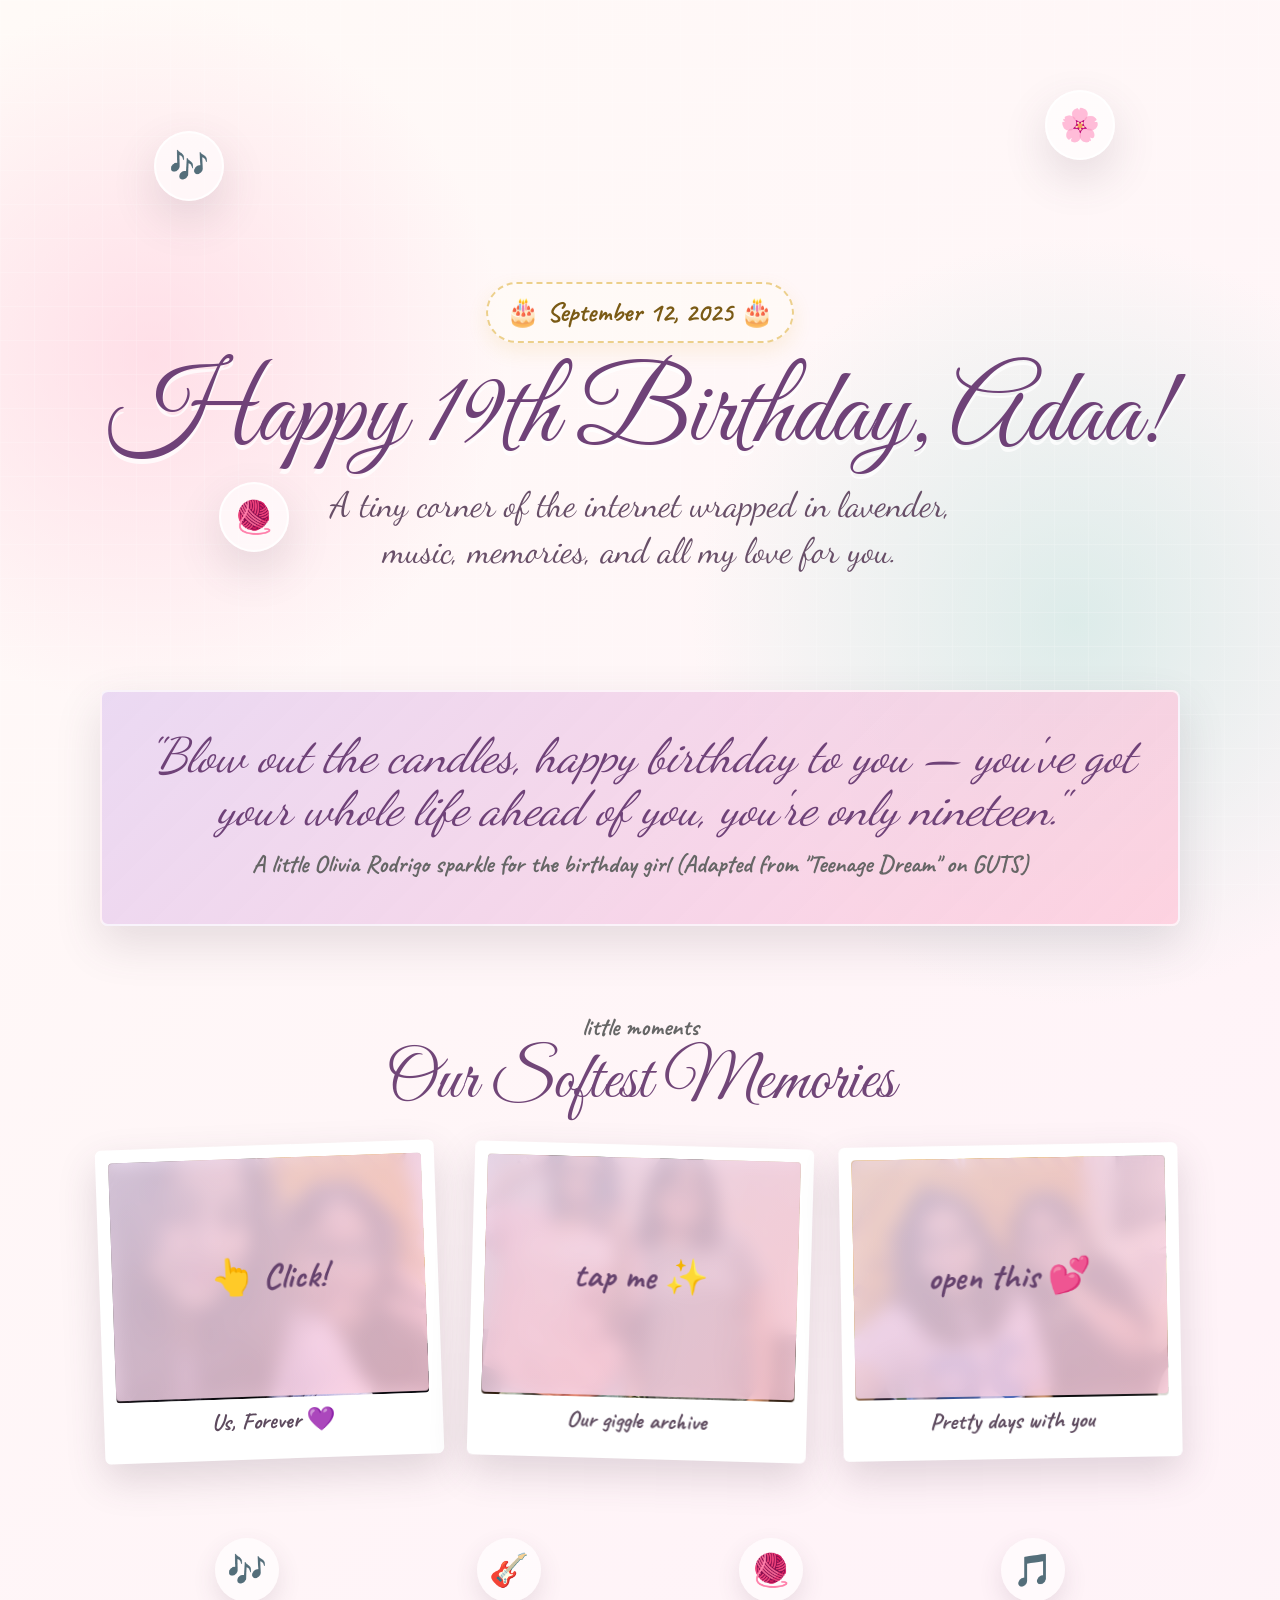
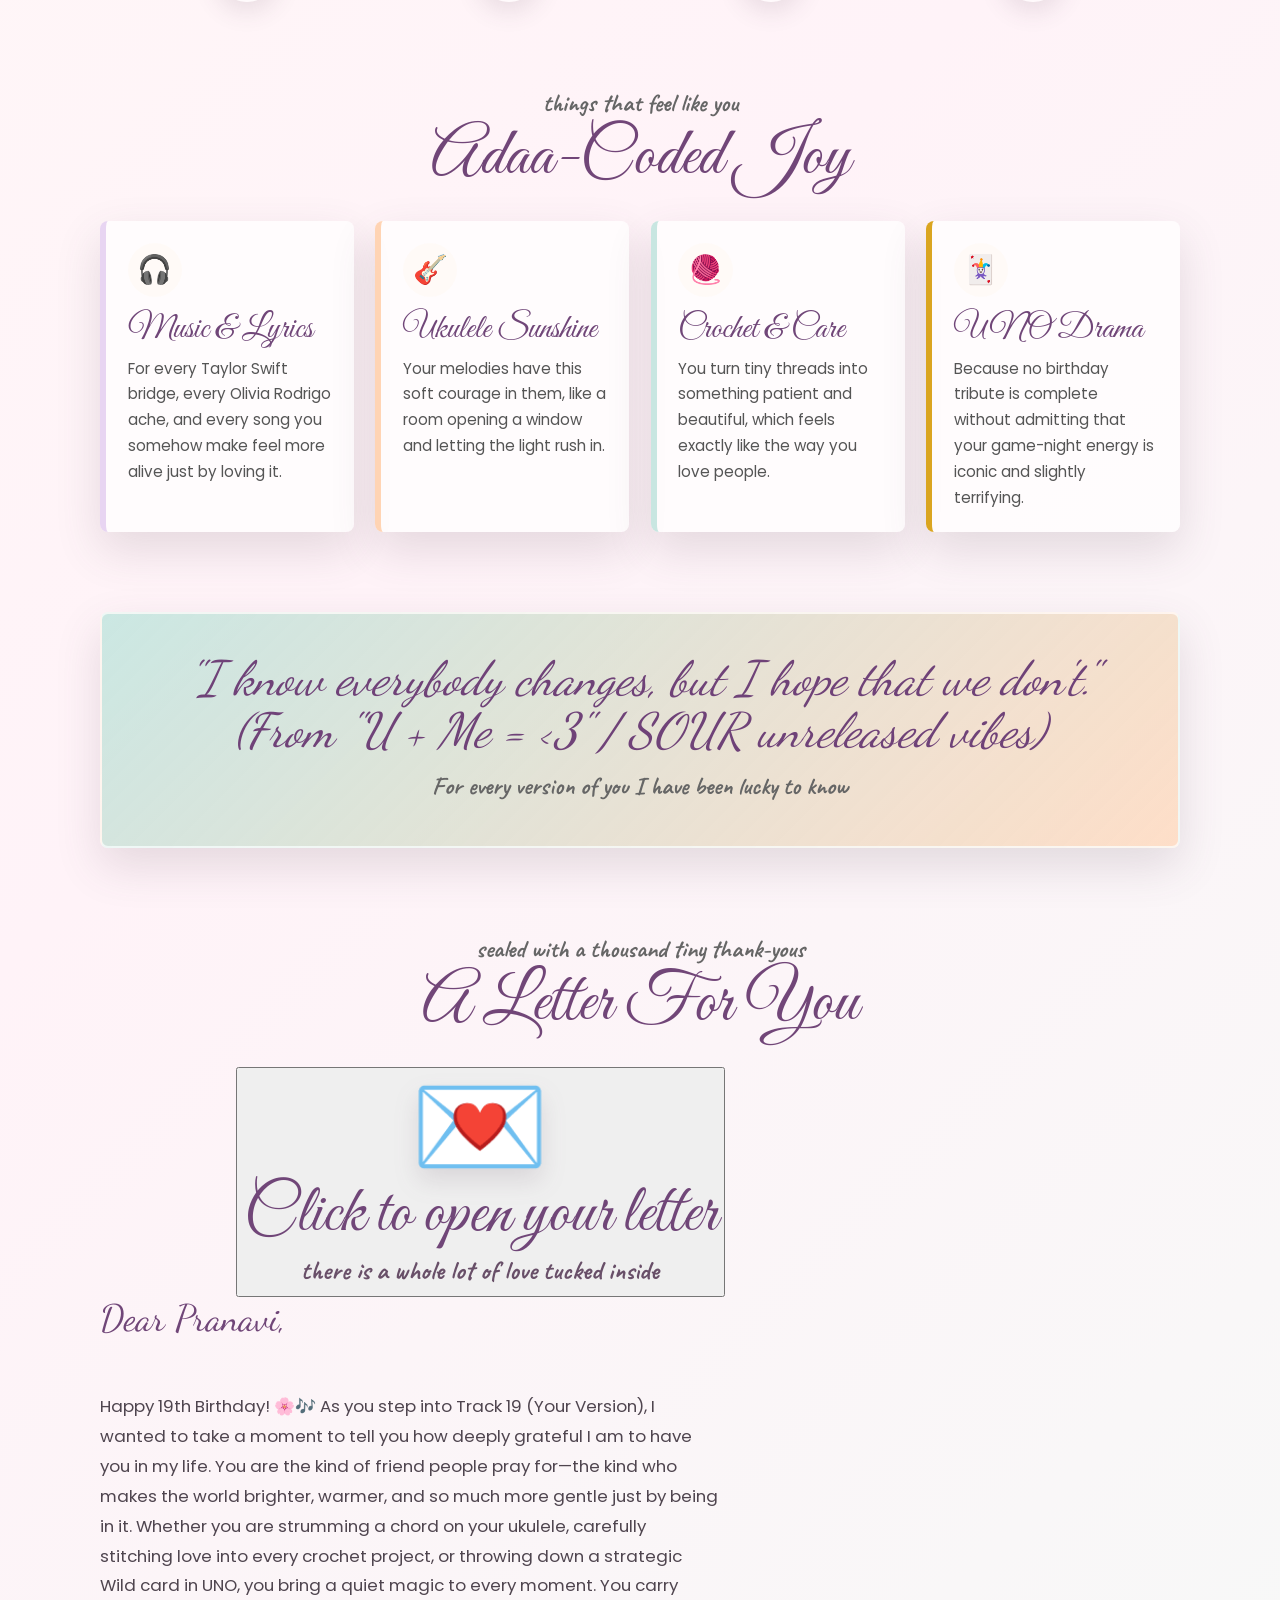
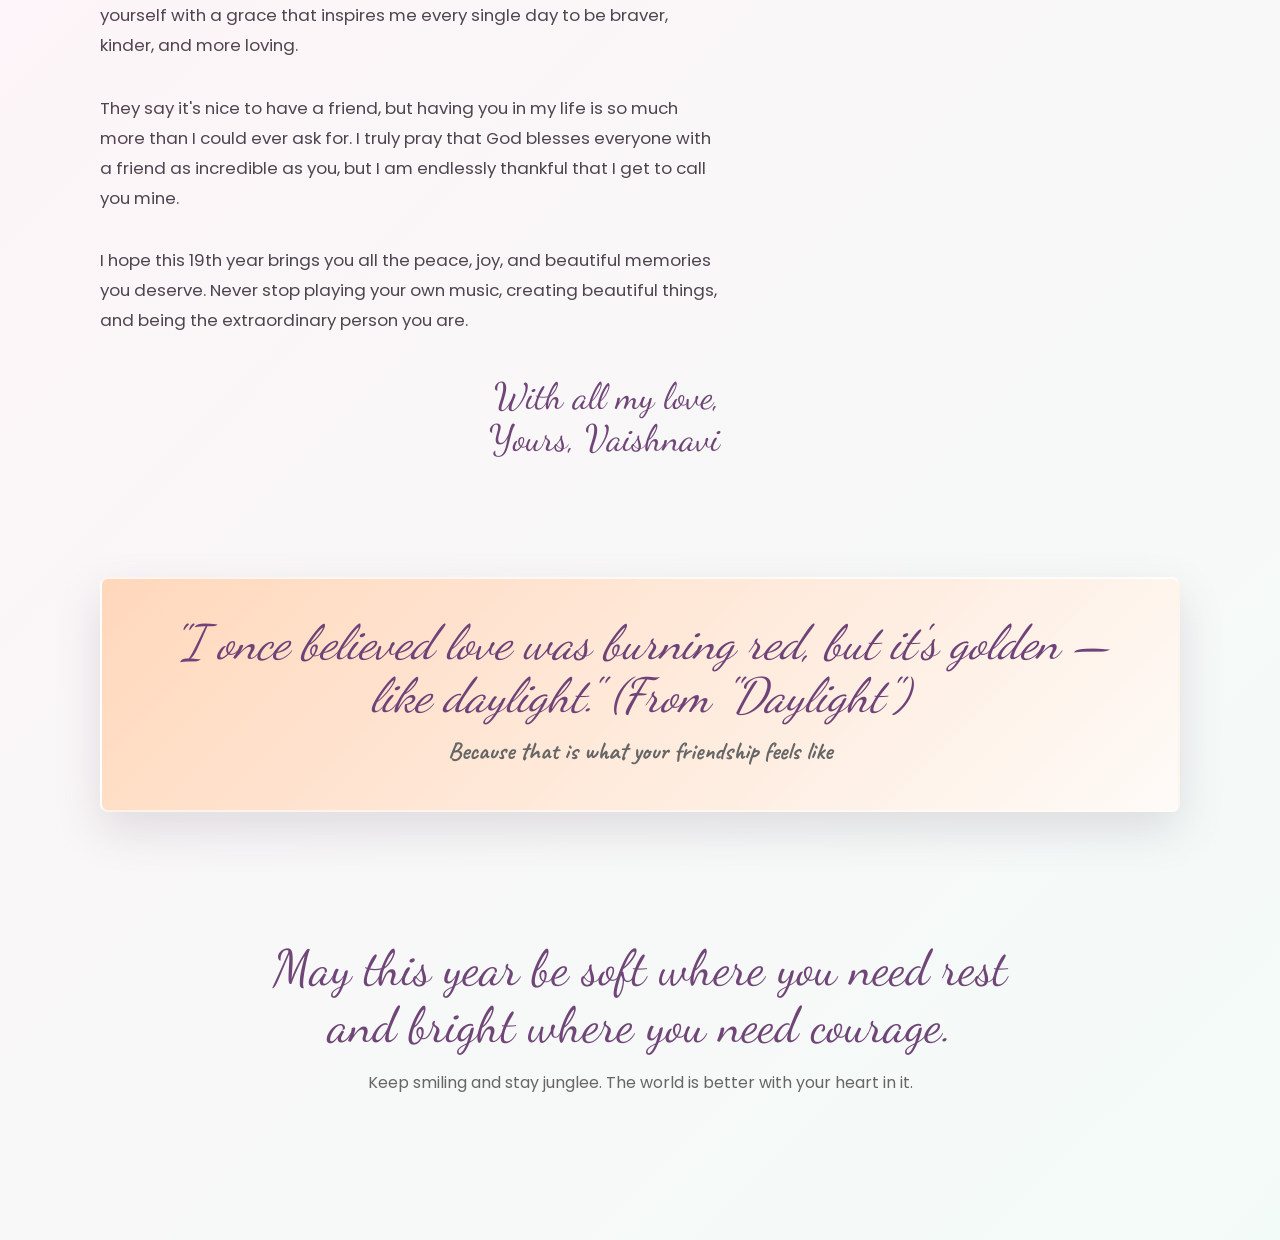
==== index.html @ 93d4b78d "Update index.html" ====
<!DOCTYPE html>
<html lang="en">
<head>
    <meta charset="UTF-8">
    <meta name="viewport" content="width=device-width, initial-scale=1.0">
    <title>Happy 19th Birthday, Pranavi</title>
    <link rel="preconnect" href="https://fonts.googleapis.com">
    <link rel="preconnect" href="https://fonts.gstatic.com" crossorigin>
    <link href="https://fonts.googleapis.com/css2?family=Caveat:wght@400;600;700&family=Dancing+Script:wght@400;600&family=Great+Vibes&family=Poppins:wght@300;400;500;600&display=swap" rel="stylesheet">
    <link rel="stylesheet" href="style.css">
</head>
<body>
    <div class="paper-grain" aria-hidden="true"></div>
    <div class="celebration-container" id="celebrationContainer" aria-hidden="true"></div>

    <header class="hero">
        <div class="hero-stickers" aria-hidden="true">
            <span class="sticker sticker-one">🎶</span>
            <span class="sticker sticker-two">🌸</span>
            <span class="sticker sticker-three">🧶</span>
        </div>
        <div class="hero-inner">
            <p class="date-badge">🎂 September 12, 2025 🎂</p>
            <h1>Happy 19th Birthday, Adaa!</h1>
            <p class="subtitle">A tiny corner of the internet wrapped in lavender, music, memories, and all my love for you.</p>
        </div>
    </header>

    <main>
        <section class="quote-section reveal-block">
            <p class="quote-mark">"Blow out the candles, happy birthday to you — you've got your whole life ahead of you, you're only nineteen."</p>
            <p class="quote-credit">A little Olivia Rodrigo sparkle for the birthday girl (Adapted from "Teenage Dream" on GUTS)</p>
        </section>

        <section class="gallery-section reveal-block" aria-labelledby="galleryTitle">
            <div class="section-heading">
                <p>little moments</p>
                <h2 id="galleryTitle">Our Softest Memories</h2>
            </div>

            <div class="polaroid-grid">
                <div class="polaroid tilt-left" role="region" aria-label="First memory polaroid">
                    <span class="polaroid-overlay">👆 Click!</span>
                    <img src="images/photo1.jpeg" alt="Pranavi and her friend smiling together in a cafe" class="polaroid-image">
                    <span class="polaroid-label">Us, Forever 💜</span>
                </div>

                <div class="polaroid tilt-right" role="region" aria-label="Second memory polaroid">
                    <span class="polaroid-overlay">tap me ✨</span>
                    <img src="images/photo2.jpeg" alt="Pranavi and her friend taking a mirror selfie" class="polaroid-image">
                    <span class="polaroid-label">Our giggle archive</span>
                </div>

                <div class="polaroid tilt-soft" role="region" aria-label="Third memory polaroid">
                    <span class="polaroid-overlay">open this 💕</span>
                    <img src="images/photo3.jpeg" alt="Pranavi and her friend sitting together and smiling" class="polaroid-image">
                    <span class="polaroid-label">Pretty days with you</span>
                </div>
            </div>
        </section>

        <section class="floating-notes reveal-block" aria-hidden="true">
            <span>🎶</span>
            <span>🎸</span>
            <span>🧶</span>
            <span>🎵</span>
        </section>

        <section class="interests reveal-block" aria-labelledby="interestsTitle">
            <div class="section-heading">
                <p>things that feel like you</p>
                <h2 id="interestsTitle">Adaa-Coded Joy</h2>
            </div>

            <div class="interest-grid">
                <article class="interest-card music">
                    <span class="card-icon" aria-hidden="true">🎧</span>
                    <h3>Music & Lyrics</h3>
                    <p>For every Taylor Swift bridge, every Olivia Rodrigo ache, and every song you somehow make feel more alive just by loving it.</p>
                </article>

                <article class="interest-card uke">
                    <span class="card-icon" aria-hidden="true">🎸</span>
                    <h3>Ukulele Sunshine</h3>
                    <p>Your melodies have this soft courage in them, like a room opening a window and letting the light rush in.</p>
                </article>

                <article class="interest-card crochet">
                    <span class="card-icon" aria-hidden="true">🧶</span>
                    <h3>Crochet & Care</h3>
                    <p>You turn tiny threads into something patient and beautiful, which feels exactly like the way you love people.</p>
                </article>

                <article class="interest-card uno">
                    <span class="card-icon" aria-hidden="true">🃏</span>
                    <h3>UNO Drama</h3>
                    <p>Because no birthday tribute is complete without admitting that your game-night energy is iconic and slightly terrifying.</p>
                </article>
            </div>
        </section>

        <section class="quote-section mint reveal-block">
            <p class="quote-mark">"I know everybody changes, but I hope that we don't." (From "U + Me = &lt;3" / SOUR unreleased vibes)</p>
            <p class="quote-credit">For every version of you I have been lucky to know</p>
        </section>

        <section class="letter-section reveal-block" aria-labelledby="letterTitle">
            <div class="section-heading">
                <p>sealed with a thousand tiny thank-yous</p>
                <h2 id="letterTitle">A Letter For You</h2>
            </div>

            <div class="envelope" id="envelope">
                <button class="envelope-toggle" type="button" aria-expanded="false" aria-controls="letterContent">
                    <span class="mail-icon" aria-hidden="true">💌</span>
                    <span class="front-title">Click to open your letter</span>
                    <span class="front-note">there is a whole lot of love tucked inside</span>
                </button>

                <div class="letter-content" id="letterContent">
                    <p class="letter-salute">Dear Pranavi,</p>
                    <p>Happy 19th Birthday! 🌸🎶 As you step into Track 19 (Your Version), I wanted to take a moment to tell you how deeply grateful I am to have you in my life. You are the kind of friend people pray for—the kind who makes the world brighter, warmer, and so much more gentle just by being in it. Whether you are strumming a chord on your ukulele, carefully stitching love into every crochet project, or throwing down a strategic Wild card in UNO, you bring a quiet magic to every moment. You carry yourself with a grace that inspires me every single day to be braver, kinder, and more loving.</p>
                    <p>They say it's nice to have a friend, but having you in my life is so much more than I could ever ask for. I truly pray that God blesses everyone with a friend as incredible as you, but I am endlessly thankful that I get to call you mine.</p>
                    <p>I hope this 19th year brings you all the peace, joy, and beautiful memories you deserve. Never stop playing your own music, creating beautiful things, and being the extraordinary person you are.</p>
                    <p class="signature">With all my love,<br>Yours, Vaishnavi</p>
                </div>
            </div>
        </section>

        <section class="quote-section gold reveal-block">
            <p class="quote-mark">"I once believed love was burning red, but it's golden — like daylight." (From "Daylight")</p>
            <p class="quote-credit">Because that is what your friendship feels like</p>
        </section>

        <footer class="closing reveal-block">
            <p class="closing-title">May this year be soft where you need rest and bright where you need courage.</p>
            <p>Keep smiling and stay junglee. The world is better with your heart in it.</p>
        </footer>
    </main>

    <script src="script.js"></script>
</body>
</html>
---- style.css ----
:root {
    --lavender: #e8d5f2;
    --mint: #c8e6e1;
    --peach: #ffd4b4;
    --pink: #ffc7d9;
    --cream: #fffaf7;
    --gold: #daa520;
    --ink: #2d2d2d;
    --soft-ink: #666666;
    --paper: rgba(255, 250, 247, 0.88);
    --shadow: 0 18px 45px rgba(95, 74, 94, 0.16);
    --cursive: "Great Vibes", cursive;
    --hand: "Caveat", cursive;
    --poetry: "Dancing Script", cursive;
    --body: "Poppins", sans-serif;
}

* {
    box-sizing: border-box;
}

html {
    scroll-behavior: smooth;
}

body {
    min-height: 100vh;
    margin: 0;
    color: var(--ink);
    font-family: var(--body);
    line-height: 1.7;
    background:
        radial-gradient(circle at 12% 8%, rgba(255, 199, 217, 0.52), transparent 22rem),
        radial-gradient(circle at 84% 14%, rgba(200, 230, 225, 0.62), transparent 24rem),
        linear-gradient(135deg, var(--cream) 0%, #fff3f8 45%, #f3fbf8 100%);
    overflow-x: hidden;
}

button,
input,
textarea,
select {
    font: inherit;
}

button {
    cursor: pointer;
}

img {
    display: block;
    max-width: 100%;
}

.paper-grain {
    position: fixed;
    inset: 0;
    pointer-events: none;
    z-index: -1;
    opacity: 0.38;
    background-image:
        linear-gradient(rgba(255, 255, 255, 0.5) 1px, transparent 1px),
        linear-gradient(90deg, rgba(255, 255, 255, 0.45) 1px, transparent 1px);
    background-size: 34px 34px;
}

.hero,
main,
.closing {
    width: min(100% - 2rem, 960px);
    margin-inline: auto;
}

.hero {
    position: relative;
    display: grid;
    min-height: min(690px, 92vh);
    padding: 5rem 0 3rem;
    place-items: center;
    animation: fadeIn 1s ease both;
}

.hero::after {
    content: "";
    position: absolute;
    right: 4%;
    bottom: 2rem;
    width: min(32vw, 230px);
    aspect-ratio: 1;
    background: url("images/glow-flower.png.png") center / contain no-repeat;
    opacity: 0.34;
    transform: rotate(12deg);
}

.hero-inner {
    position: relative;
    z-index: 1;
    text-align: center;
}

.date-badge {
    display: inline-flex;
    align-items: center;
    justify-content: center;
    min-height: 3rem;
    margin: 0 0 1.4rem;
    padding: 0.35rem 1.1rem;
    border: 2px dashed rgba(218, 165, 32, 0.5);
    border-radius: 999px;
    background: rgba(255, 250, 247, 0.78);
    color: #7a5a15;
    font-family: var(--hand);
    font-size: clamp(1.25rem, 3vw, 1.7rem);
    font-weight: 700;
    box-shadow: 0 8px 20px rgba(218, 165, 32, 0.12);
}

h1,
h2,
h3,
p {
    margin-top: 0;
}

h1 {
    margin-bottom: 1rem;
    color: #6f4278;
    font-family: var(--cursive);
    font-size: clamp(3.1rem, 10vw, 6.6rem);
    font-weight: 400;
    line-height: 0.95;
    text-shadow: 0 5px 0 rgba(255, 255, 255, 0.75);
}

.subtitle {
    max-width: 680px;
    margin: 0 auto;
    color: #684f68;
    font-family: var(--poetry);
    font-size: clamp(1.55rem, 4vw, 2.2rem);
    line-height: 1.32;
}

.sticker {
    position: absolute;
    z-index: 1;
    display: grid;
    width: 4.4rem;
    aspect-ratio: 1;
    place-items: center;
    border: 2px solid rgba(255, 255, 255, 0.82);
    border-radius: 50%;
    background: rgba(255, 255, 255, 0.58);
    box-shadow: var(--shadow);
    font-size: 2rem;
    animation: float 3s ease-in-out infinite;
}

.sticker-one {
    top: 19%;
    left: 5%;
}

.sticker-two {
    top: 13%;
    right: 6%;
    animation-delay: 0.35s;
}

.sticker-three {
    bottom: 20%;
    left: 11%;
    animation-delay: 0.7s;
}

main {
    display: grid;
    gap: clamp(2.8rem, 7vw, 5rem);
    padding-bottom: 4rem;
}

.reveal-block {
    animation: slideUp 0.8s ease both;
}

.reveal-block:nth-child(1) { animation-delay: 0.1s; }
.reveal-block:nth-child(2) { animation-delay: 0.2s; }
.reveal-block:nth-child(3) { animation-delay: 0.3s; }
.reveal-block:nth-child(4) { animation-delay: 0.4s; }
.reveal-block:nth-child(5) { animation-delay: 0.5s; }
.reveal-block:nth-child(6) { animation-delay: 0.6s; }
.reveal-block:nth-child(7) { animation-delay: 0.7s; }
.reveal-block:nth-child(8) { animation-delay: 0.8s; }

.quote-section {
    padding: clamp(1.5rem, 5vw, 2.4rem);
    border: 2px solid rgba(255, 255, 255, 0.68);
    border-radius: 8px;
    background: linear-gradient(135deg, rgba(232, 213, 242, 0.88), rgba(255, 199, 217, 0.74));
    box-shadow: var(--shadow);
    text-align: center;
}

.quote-section.mint {
    background: linear-gradient(135deg, rgba(200, 230, 225, 0.95), rgba(255, 212, 180, 0.7));
}

.quote-section.gold {
    background: linear-gradient(135deg, rgba(255, 212, 180, 0.9), rgba(255, 250, 247, 0.86));
}

.quote-mark {
    margin-bottom: 0.45rem;
    color: #6f4278;
    font-family: var(--poetry);
    font-size: clamp(2rem, 6vw, 3rem);
    font-style: italic;
    line-height: 1.1;
}

.quote-credit,
.section-heading p {
    margin-bottom: 0;
    color: var(--soft-ink);
    font-family: var(--hand);
    font-size: clamp(1.2rem, 3vw, 1.55rem);
    font-weight: 700;
}

.section-heading {
    margin-bottom: 1.8rem;
    text-align: center;
}

.section-heading h2 {
    margin-bottom: 0;
    color: #714678;
    font-family: var(--cursive);
    font-size: clamp(2.6rem, 8vw, 4.25rem);
    font-weight: 400;
    line-height: 1;
}

.polaroid-grid {
    display: grid;
    grid-template-columns: repeat(3, minmax(0, 1fr));
    gap: clamp(1.1rem, 4vw, 2rem);
    align-items: center;
}

.polaroid {
    position: relative;
    display: grid;
    grid-template-rows: 1fr auto;
    min-height: 19rem;
    padding: 0.8rem 0.8rem 1rem;
    border: 0;
    border-radius: 6px;
    background: #fff;
    box-shadow: 0 16px 38px rgba(81, 61, 81, 0.18);
    transition: transform 0.3s ease, box-shadow 0.3s ease;
}

.polaroid:hover,
.polaroid:focus-visible {
    box-shadow: 0 24px 48px rgba(81, 61, 81, 0.24);
    transform: translateY(-8px) rotate(0deg) scale(1.02);
    outline: none;
}

.tilt-left {
    transform: rotate(-2deg);
}

.tilt-right {
    transform: rotate(1.6deg);
}

.tilt-soft {
    transform: rotate(-1deg);
}

.polaroid-image {
    width: 100%;
    height: 15rem;
    border-radius: 4px;
    object-fit: cover;
    filter: saturate(0.96) contrast(0.98);
}

.polaroid-label {
    display: block;
    min-height: 2.8rem;
    padding-top: 0.7rem;
    color: #5d4a5e;
    font-family: var(--hand);
    font-size: 1.45rem;
    font-weight: 700;
    line-height: 1.05;
    text-align: center;
}

.polaroid-overlay {
    position: absolute;
    inset: 0.8rem 0.8rem 3.9rem;
    z-index: 2;
    display: grid;
    place-items: center;
    border-radius: 4px;
    background:
        linear-gradient(135deg, rgba(232, 213, 242, 0.72), rgba(255, 199, 217, 0.72)),
        rgba(255, 255, 255, 0.35);
    color: #65426d;
    font-family: var(--hand);
    font-size: clamp(1.7rem, 5vw, 2.2rem);
    font-weight: 700;
    opacity: 1;
    backdrop-filter: blur(9px);
    transition: opacity 0.5s ease, visibility 0.5s ease;
    animation: pulse 1.6s ease-in-out infinite;
}

.polaroid.revealed .polaroid-overlay {
    visibility: hidden;
    opacity: 0;
    animation: none;
}

.floating-notes {
    display: flex;
    justify-content: space-around;
    padding: 0 1rem;
    opacity: 0.78;
}

.floating-notes span {
    display: inline-grid;
    width: 4rem;
    aspect-ratio: 1;
    place-items: center;
    border-radius: 50%;
    background: rgba(255, 255, 255, 0.58);
    box-shadow: 0 10px 25px rgba(81, 61, 81, 0.12);
    font-size: 2rem;
    animation: float 3s ease-in-out infinite;
}

.floating-notes span:nth-child(2) { animation-delay: 0.35s; }
.floating-notes span:nth-child(3) { animation-delay: 0.7s; }
.floating-notes span:nth-child(4) { animation-delay: 1.05s; }

.interest-grid {
    display: grid;
    grid-template-columns: repeat(2, minmax(0, 1fr));
    gap: clamp(1rem, 3vw, 1.35rem);
}

.interest-card {
    min-height: 14.5rem;
    padding: 1.35rem;
    border-left: 6px solid var(--pink);
    border-radius: 8px;
    background: rgba(255, 255, 255, 0.72);
    box-shadow: var(--shadow);
    transition: transform 0.3s ease, box-shadow 0.3s ease;
}

.interest-card:hover {
    box-shadow: 0 24px 48px rgba(81, 61, 81, 0.2);
    transform: translateY(-8px);
}

.interest-card.music { border-left-color: var(--lavender); }
.interest-card.uke { border-left-color: var(--peach); }
.interest-card.crochet { border-left-color: var(--mint); }
.interest-card.uno { border-left-color: var(--gold); }

.card-icon {
    display: grid;
    width: 3.4rem;
    aspect-ratio: 1;
    margin-bottom: 1rem;
    place-items: center;
    border-radius: 50%;
    background: rgba(255, 250, 247, 0.92);
    font-size: 1.75rem;
}

.interest-card h3 {
    margin-bottom: 0.55rem;
    color: #704678;
    font-family: var(--cursive);
    font-size: 2.1rem;
    font-weight: 400;
    line-height: 1;
}

.interest-card p {
    margin-bottom: 0;
    color: #555;
    font-size: 0.95rem;
}

.letter-section {
    text-align: center;
}

.envelope {
    width: min(100%, 760px);
    min-height: 32rem;
    padding: 0;
    border: 0;
    background: transparent;
    perspective: 1000px;
}

.envelope-container {
    position: relative;
    display: block;
    width: 100%;
    min-height: 32rem;
    transform-style: preserve-3d;
    transition: transform 0.8s ease;
}

.envelope.open .envelope-container {
    transform: rotateX(180deg);
}

.envelope-face {
    position: absolute;
    inset: 0;
    display: grid;
    place-items: center;
    min-height: 32rem;
    padding: clamp(1.4rem, 4vw, 2.4rem);
    border: 2px solid rgba(255, 255, 255, 0.78);
    border-radius: 8px;
    box-shadow: var(--shadow);
    backface-visibility: hidden;
}

.envelope-front {
    overflow: hidden;
    background:
        linear-gradient(145deg, transparent 49%, rgba(255, 255, 255, 0.32) 50%, transparent 51%),
        linear-gradient(35deg, transparent 49%, rgba(255, 255, 255, 0.28) 50%, transparent 51%),
        linear-gradient(135deg, var(--peach), var(--pink));
}

.mail-icon {
    display: block;
    font-size: clamp(4rem, 14vw, 7rem);
    line-height: 1;
    filter: drop-shadow(0 12px 12px rgba(95, 74, 94, 0.14));
}

.front-title,
.front-note {
    display: block;
}

.front-title {
    color: #704678;
    font-family: var(--cursive);
    font-size: clamp(2.2rem, 7vw, 4.2rem);
    line-height: 1;
}

.front-note {
    color: #684f68;
    font-family: var(--hand);
    font-size: clamp(1.25rem, 3vw, 1.65rem);
    font-weight: 700;
}

.envelope-back {
    background: var(--paper);
    transform: rotateX(180deg);
}

.letter-content {
    display: grid;
    max-width: 620px;
    gap: 1rem;
    color: #4f454f;
    font-size: clamp(0.95rem, 2.4vw, 1.05rem);
    line-height: 1.78;
    text-align: left;
}

.letter-salute,
.signature {
    color: #704678;
    font-family: var(--poetry);
    font-size: clamp(1.75rem, 5vw, 2.3rem);
    line-height: 1.15;
}

.signature {
    margin-top: 0.4rem;
    text-align: right;
}

.celebration-container {
    position: fixed;
    inset: 0;
    z-index: 10;
    pointer-events: none;
    overflow: hidden;
}

.balloon {
    position: absolute;
    bottom: -4rem;
    width: 2.15rem;
    height: 2.9rem;
    border-radius: 50% 50% 50% 0;
    box-shadow: inset -7px -8px 0 rgba(0, 0, 0, 0.08);
    transform: rotate(-45deg);
    animation: float-up 4s ease-in forwards;
}

.balloon::after {
    content: "";
    position: absolute;
    left: 48%;
    top: 2.6rem;
    width: 1px;
    height: 3.2rem;
    background: rgba(45, 45, 45, 0.28);
    transform: rotate(45deg);
}

.birthday-banner {
    position: absolute;
    top: 14%;
    left: 50%;
    padding: 0.5rem 1.2rem;
    border: 2px dashed rgba(218, 165, 32, 0.45);
    border-radius: 8px;
    background: rgba(255, 250, 247, 0.92);
    color: #704678;
    font-family: var(--cursive);
    font-size: clamp(2rem, 6vw, 3.2rem);
    white-space: nowrap;
    box-shadow: var(--shadow);
    transform-origin: top center;
    animation: swing 2s ease-in-out infinite;
}

.closing {
    padding: clamp(2rem, 5vw, 3rem) 0 5rem;
    text-align: center;
}

.closing-title {
    max-width: 780px;
    margin: 0 auto 1rem;
    color: #704678;
    font-family: var(--poetry);
    font-size: clamp(2rem, 6vw, 3.1rem);
    line-height: 1.14;
}

.closing p:last-child {
    max-width: 620px;
    margin: 0 auto;
    color: var(--soft-ink);
}

@keyframes fadeIn {
    from { opacity: 0; }
    to { opacity: 1; }
}

@keyframes slideUp {
    from {
        opacity: 0;
        transform: translateY(22px);
    }
    to {
        opacity: 1;
        transform: translateY(0);
    }
}

@keyframes float {
    0%, 100% { transform: translateY(0); }
    50% { transform: translateY(-15px); }
}

@keyframes pulse {
    0%, 100% { opacity: 0.64; }
    50% { opacity: 1; }
}

@keyframes float-up {
    0% {
        bottom: -4rem;
        opacity: 1;
        transform: translateX(0) rotate(-45deg);
    }
    100% {
        bottom: 100vh;
        opacity: 0;
        transform: translateX(100px) rotate(-45deg);
    }
}

@keyframes swing {
    0%, 100% {
        opacity: 1;
        transform: translateX(-50%) rotate(-5deg);
    }
    50% {
        transform: translateX(-50%) rotate(5deg);
    }
}

@media (min-width: 1120px) {
    .hero,
    main,
    .closing {
        width: min(100% - 2rem, 1080px);
    }

    .interest-grid {
        grid-template-columns: repeat(4, minmax(0, 1fr));
    }
}

@media (max-width: 820px) {
    .hero {
        min-height: 86vh;
        padding-top: 3.5rem;
    }

    .sticker {
        width: 3.5rem;
        font-size: 1.6rem;
    }

    .polaroid-grid,
    .interest-grid {
        grid-template-columns: 1fr;
    }

    .polaroid {
        width: min(100%, 22rem);
        min-height: 18rem;
        margin-inline: auto;
    }

    .polaroid-image {
        height: 14rem;
    }

    .interest-card {
        min-height: auto;
    }

    .envelope,
    .envelope-container,
    .envelope-face {
        min-height: 35rem;
    }
}

@media (max-width: 520px) {
    .hero,
    main,
    .closing {
        width: min(100% - 1.1rem, 960px);
    }

    .hero::after {
        width: 8rem;
        opacity: 0.25;
    }

    .sticker-one {
        left: 0;
    }

    .sticker-two {
        right: 0;
    }

    .sticker-three {
        left: 3%;
        bottom: 13%;
    }

    .quote-section {
        padding-inline: 1rem;
    }

    .floating-notes span {
        width: 3.1rem;
        font-size: 1.45rem;
    }

    .envelope,
    .envelope-container,
    .envelope-face {
        min-height: 39rem;
    }

    .letter-content {
        line-height: 1.62;
    }
}

@media (prefers-reduced-motion: reduce) {
    *,
    *::before,
    *::after {
        scroll-behavior: auto !important;
        animation-duration: 0.01ms !important;
        animation-iteration-count: 1 !important;
        transition-duration: 0.01ms !important;
    }
}
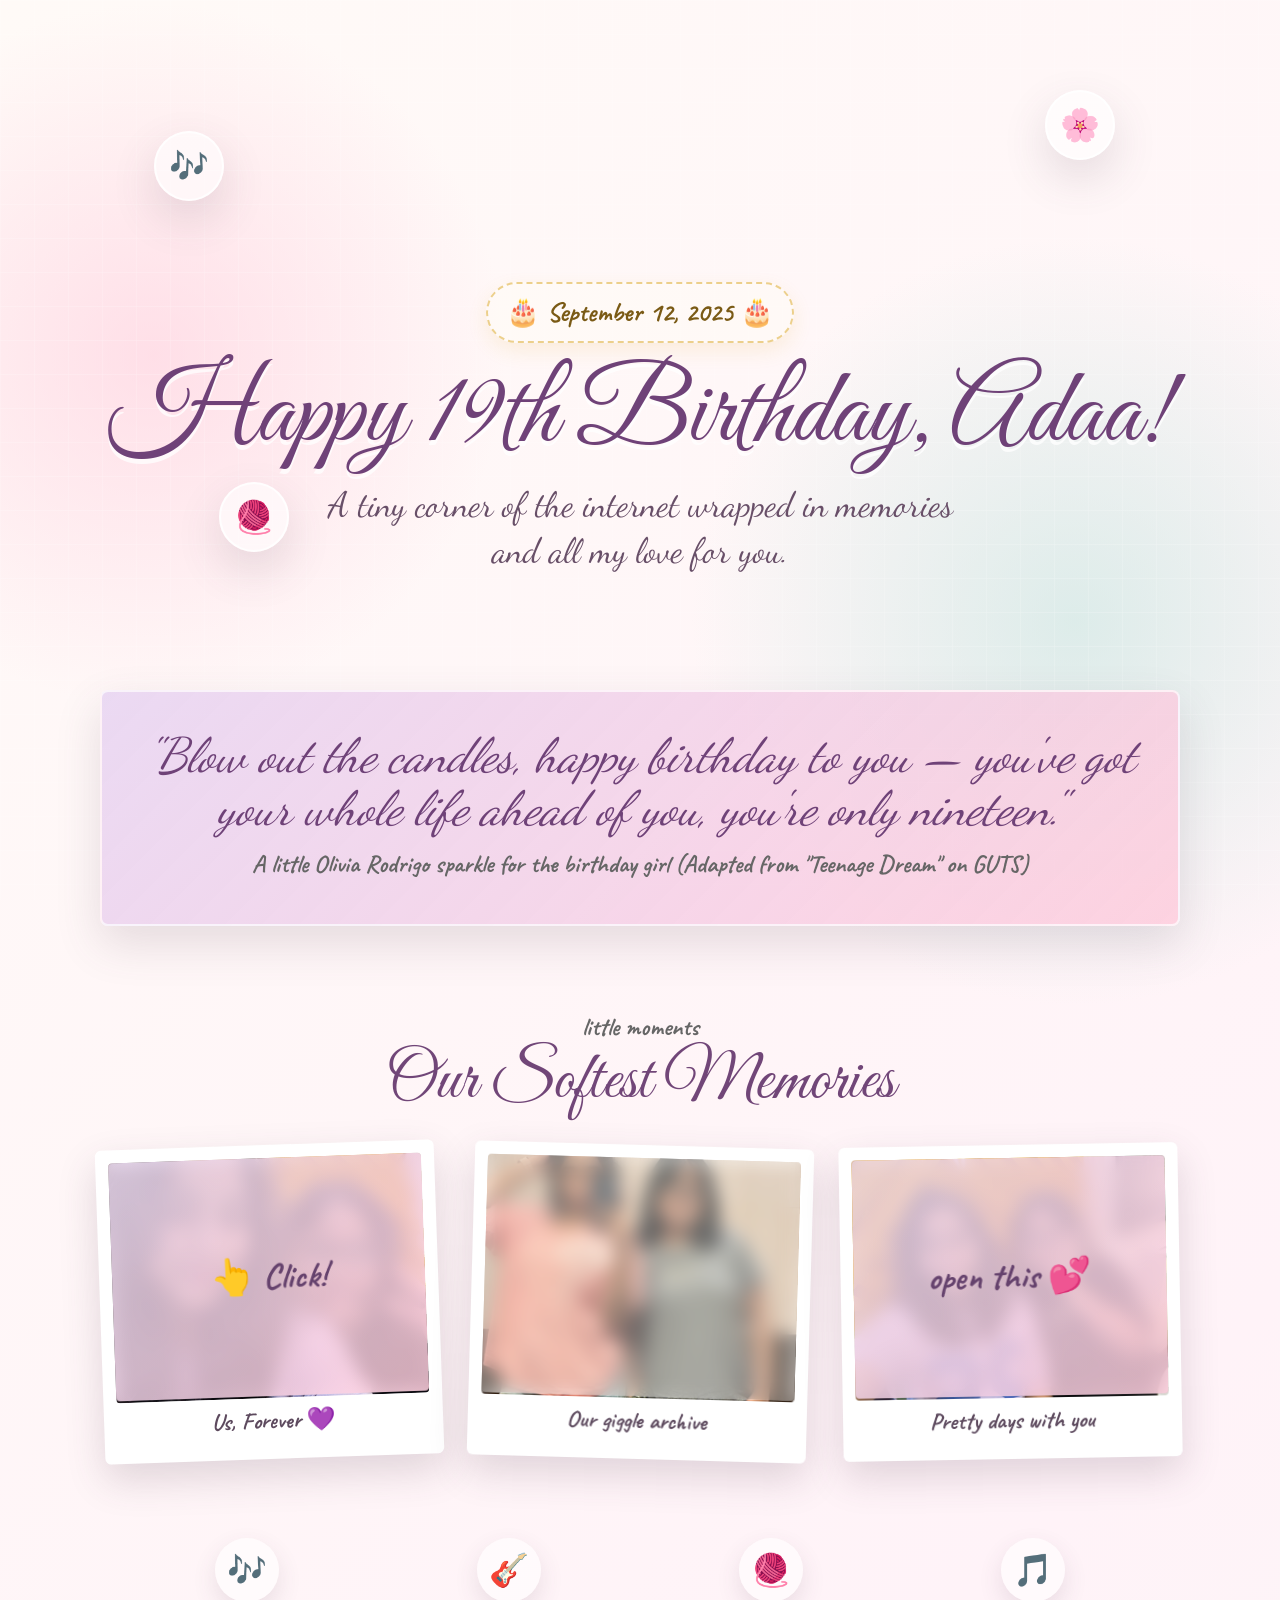
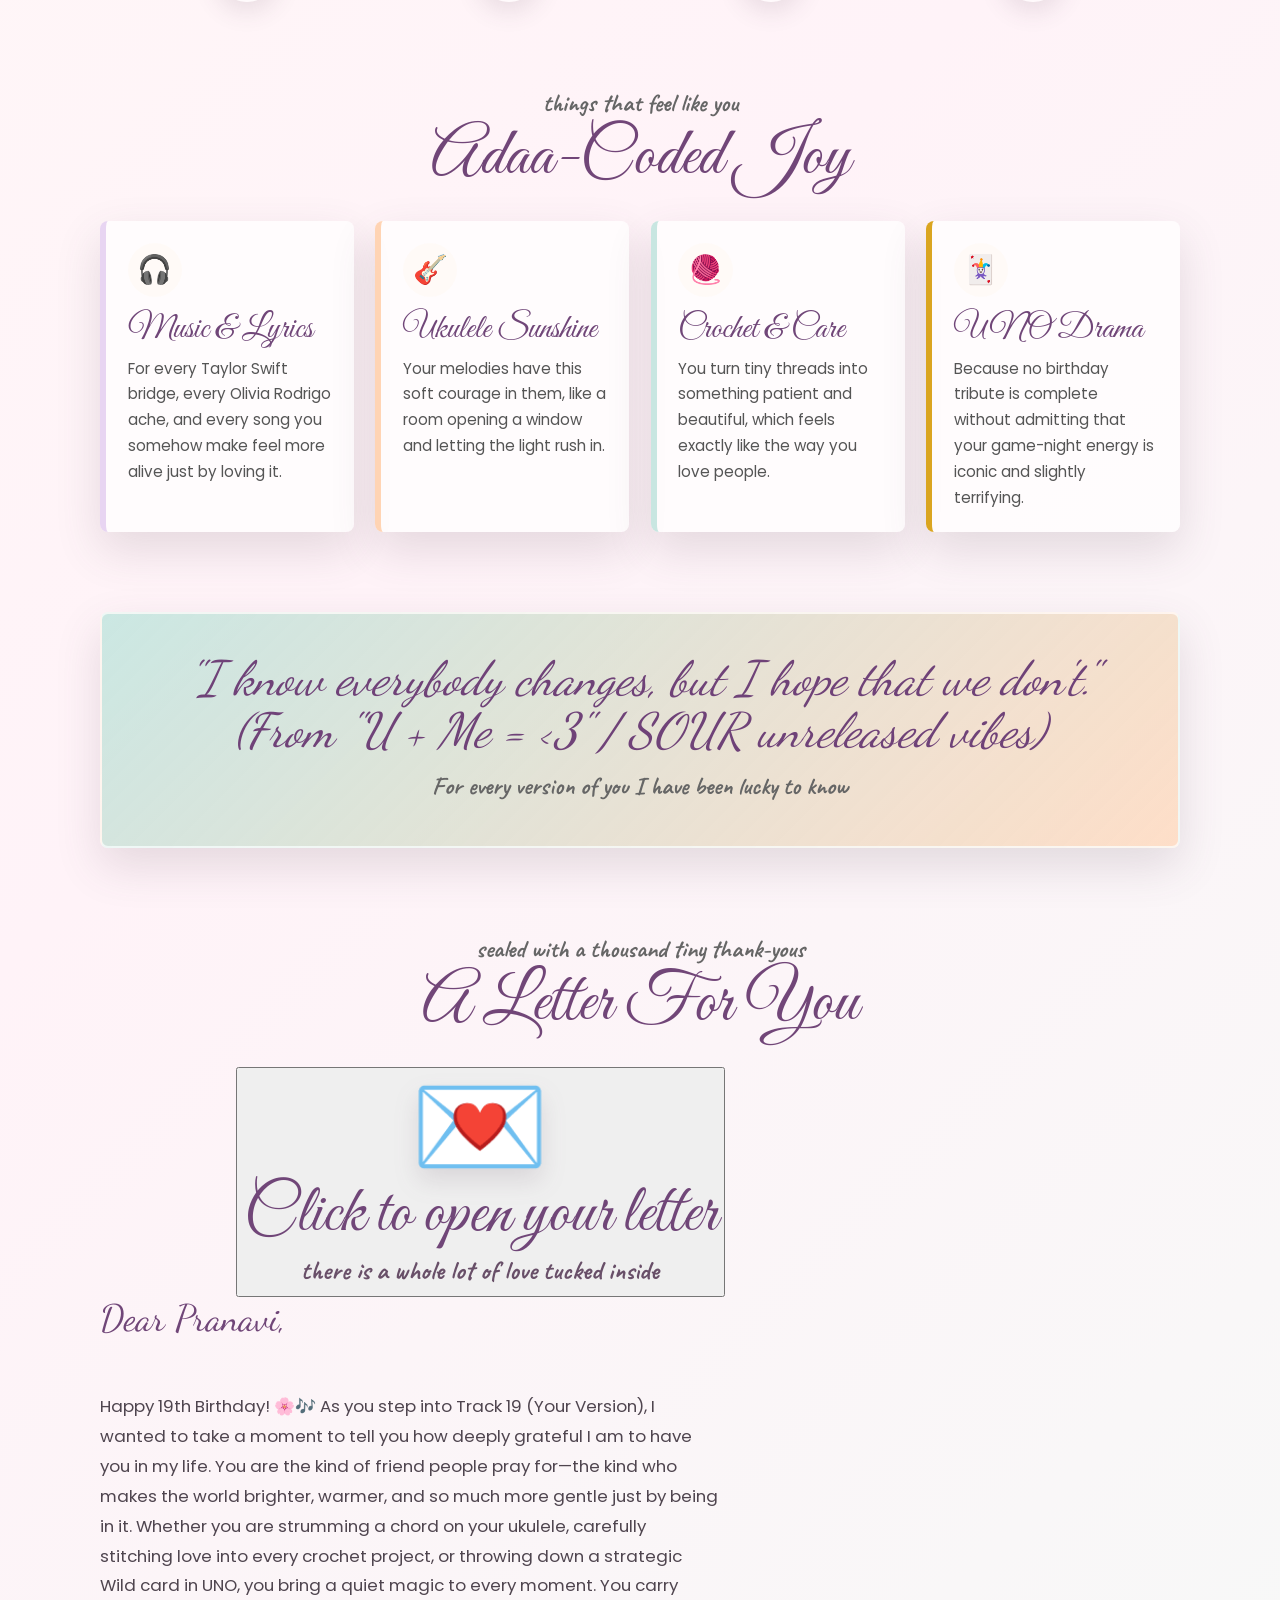
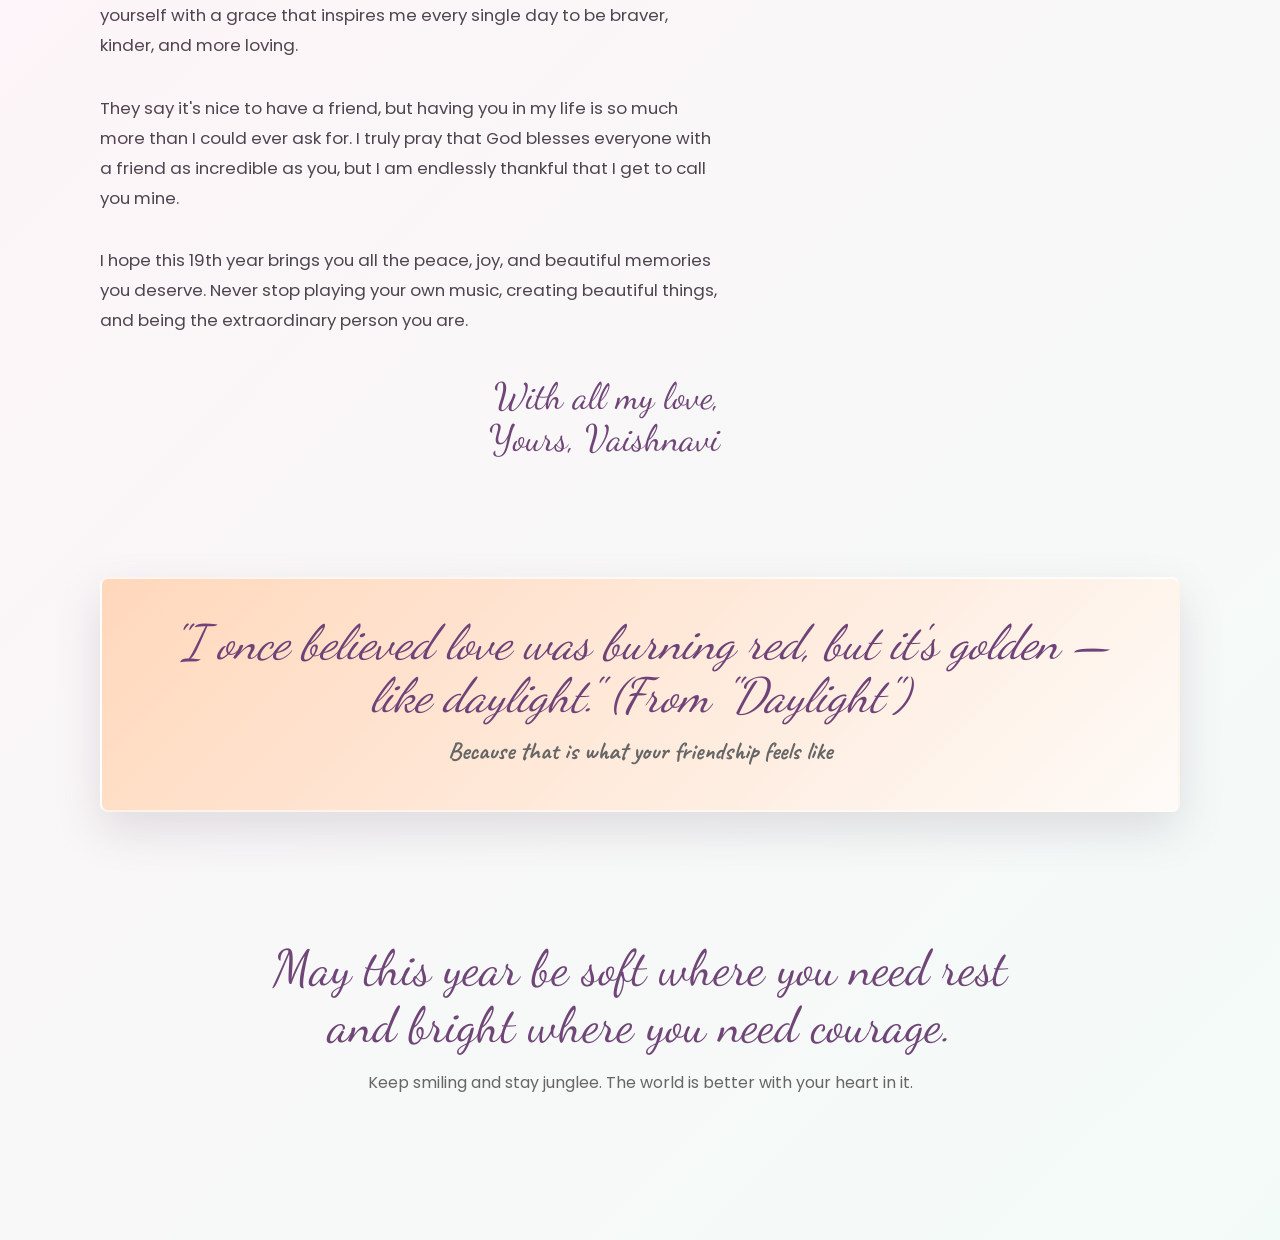
==== commit 48108c0c: "Update index.html" ====
--- a/index.html
+++ b/index.html
@@ -22,7 +22,7 @@
         <div class="hero-inner">
             <p class="date-badge">🎂 September 12, 2025 🎂</p>
             <h1>Happy 19th Birthday, Adaa!</h1>
-            <p class="subtitle">A tiny corner of the internet wrapped in lavender, music, memories, and all my love for you.</p>
+            <p class="subtitle">A tiny corner of the internet wrapped in memories and all my love for you.</p>
         </div>
     </header>
 
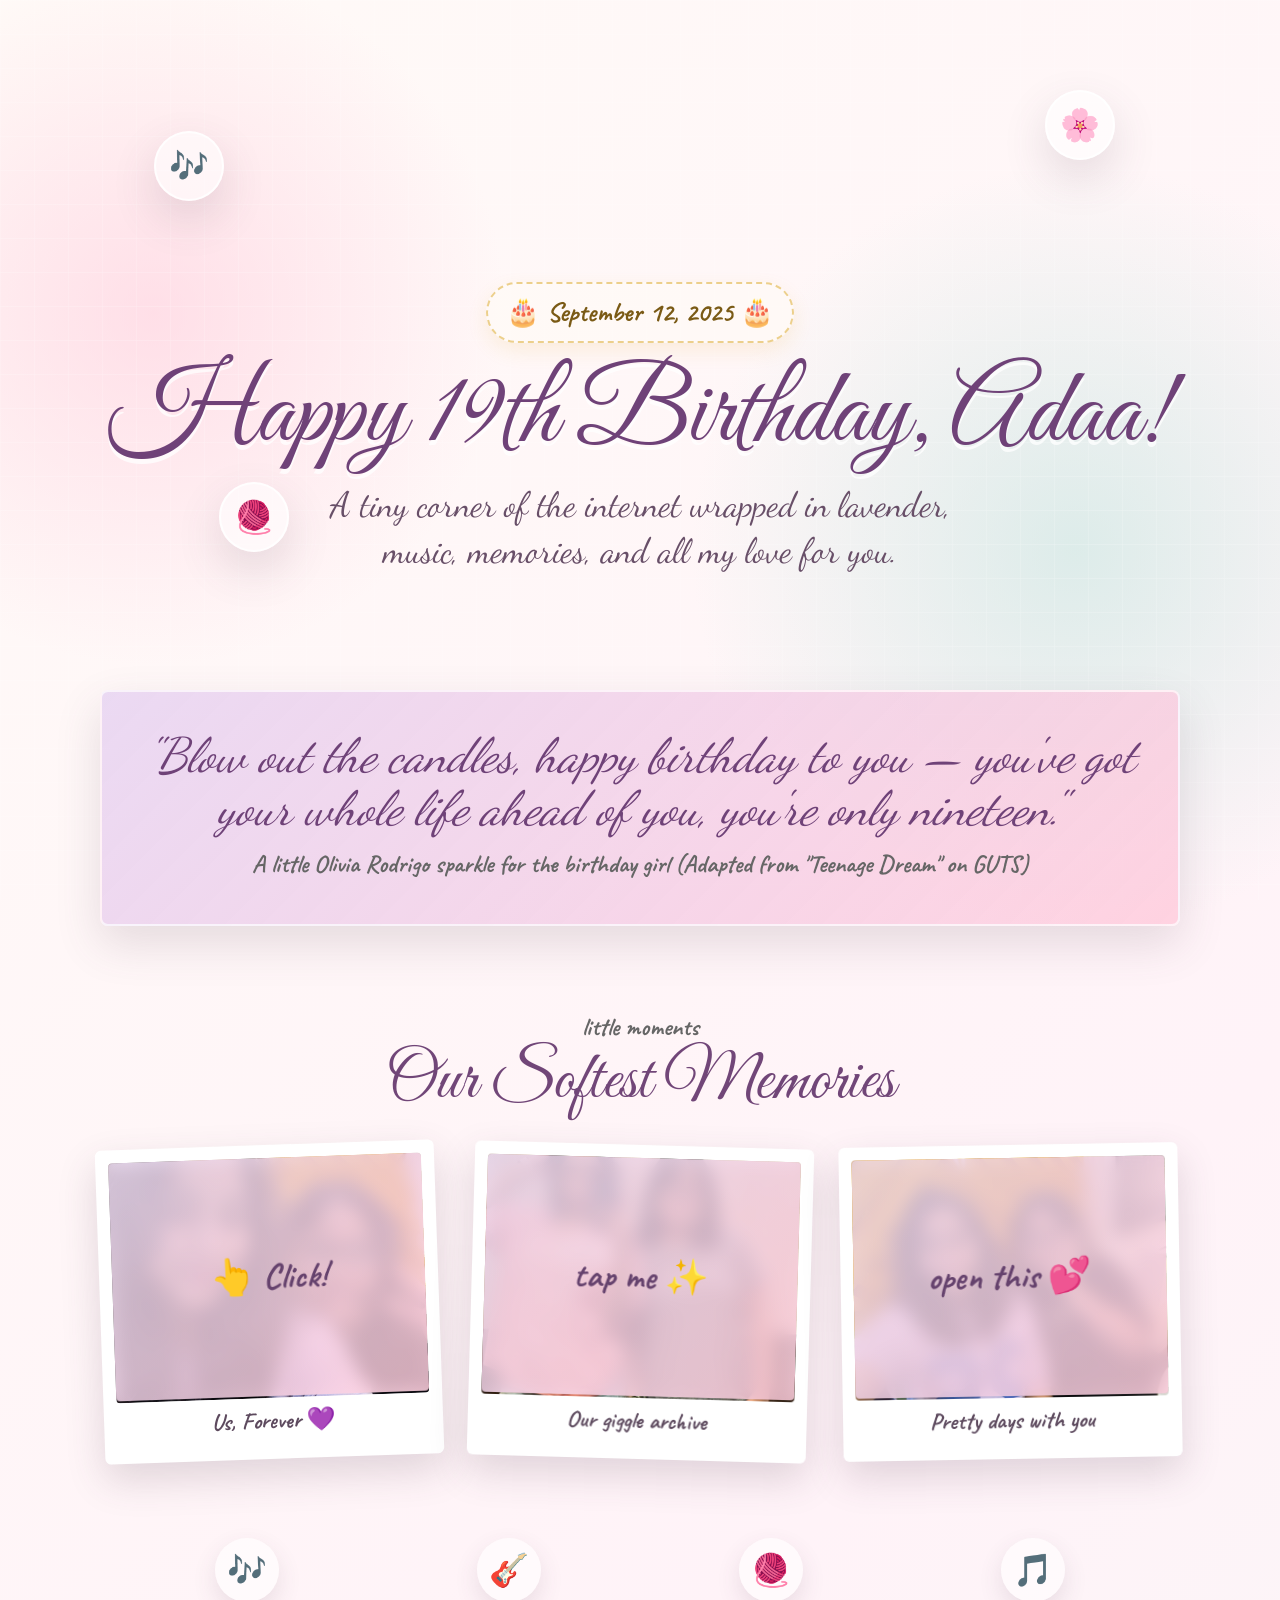
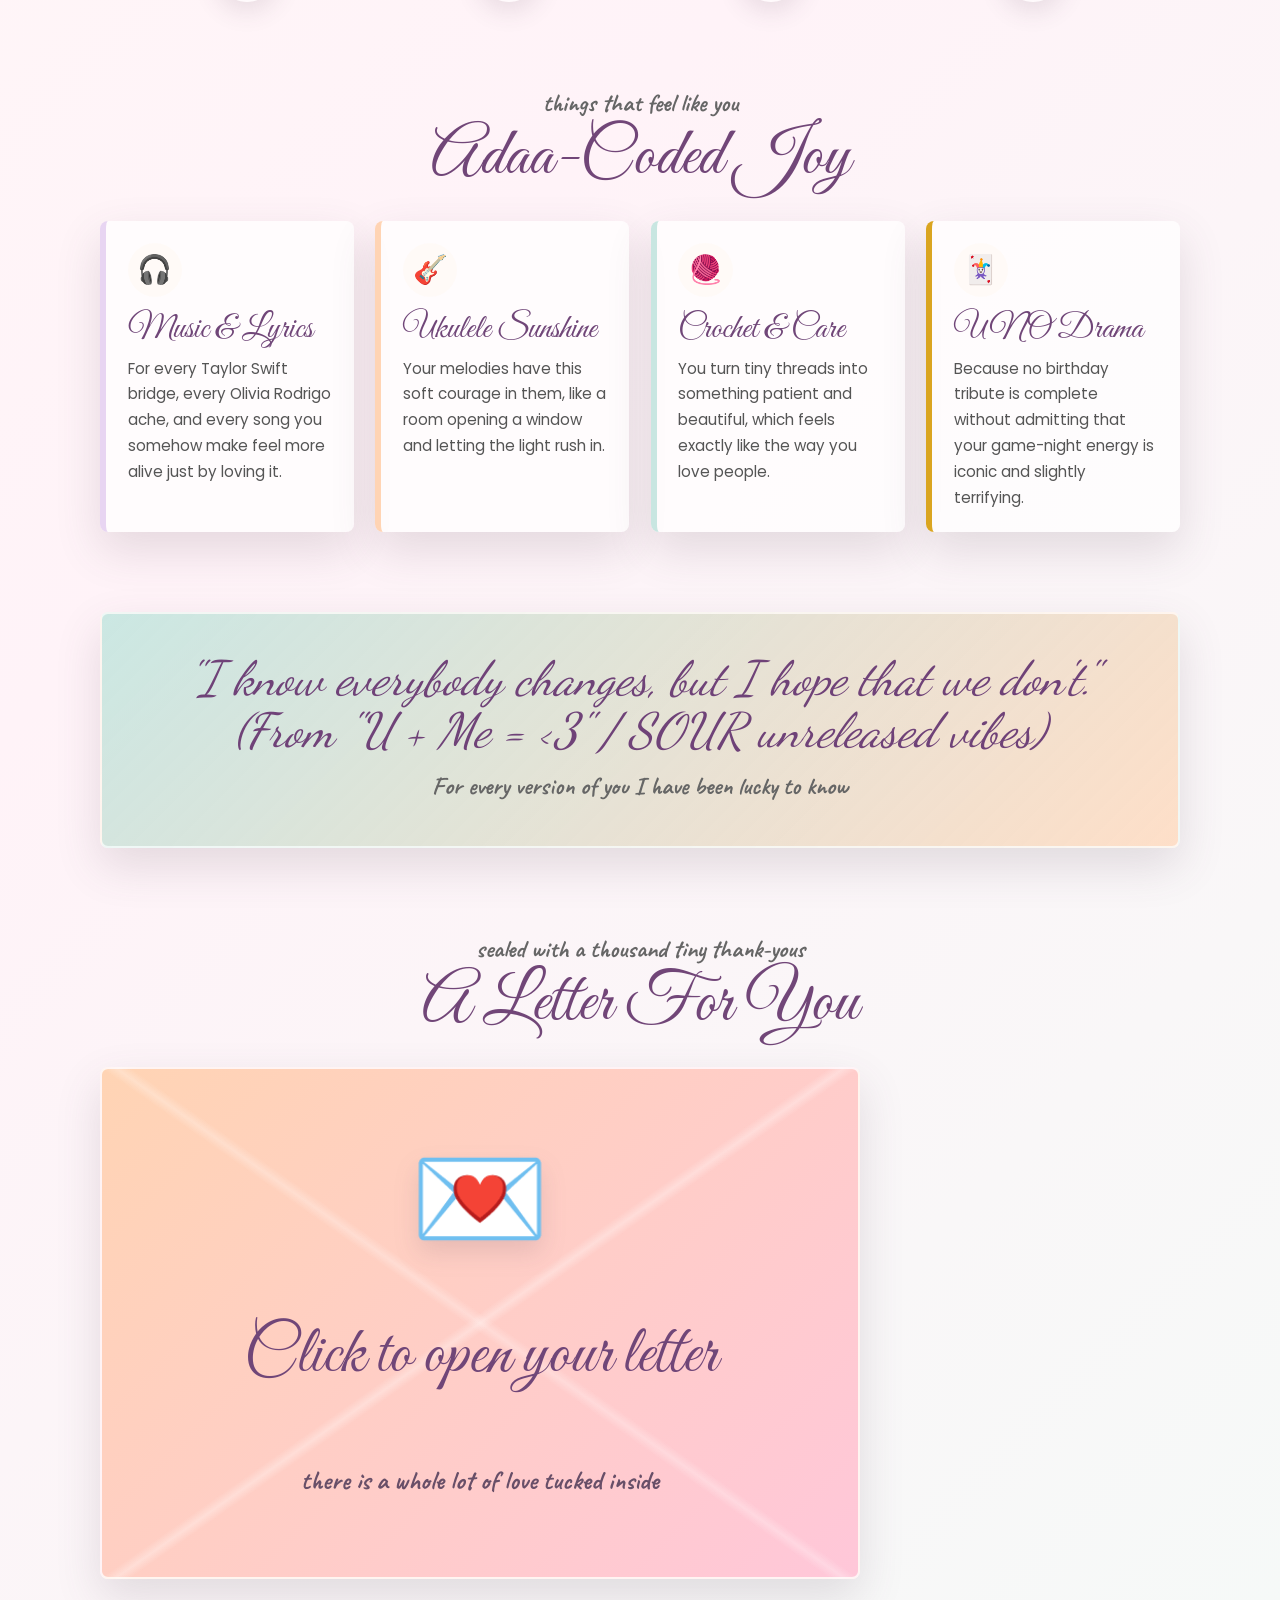
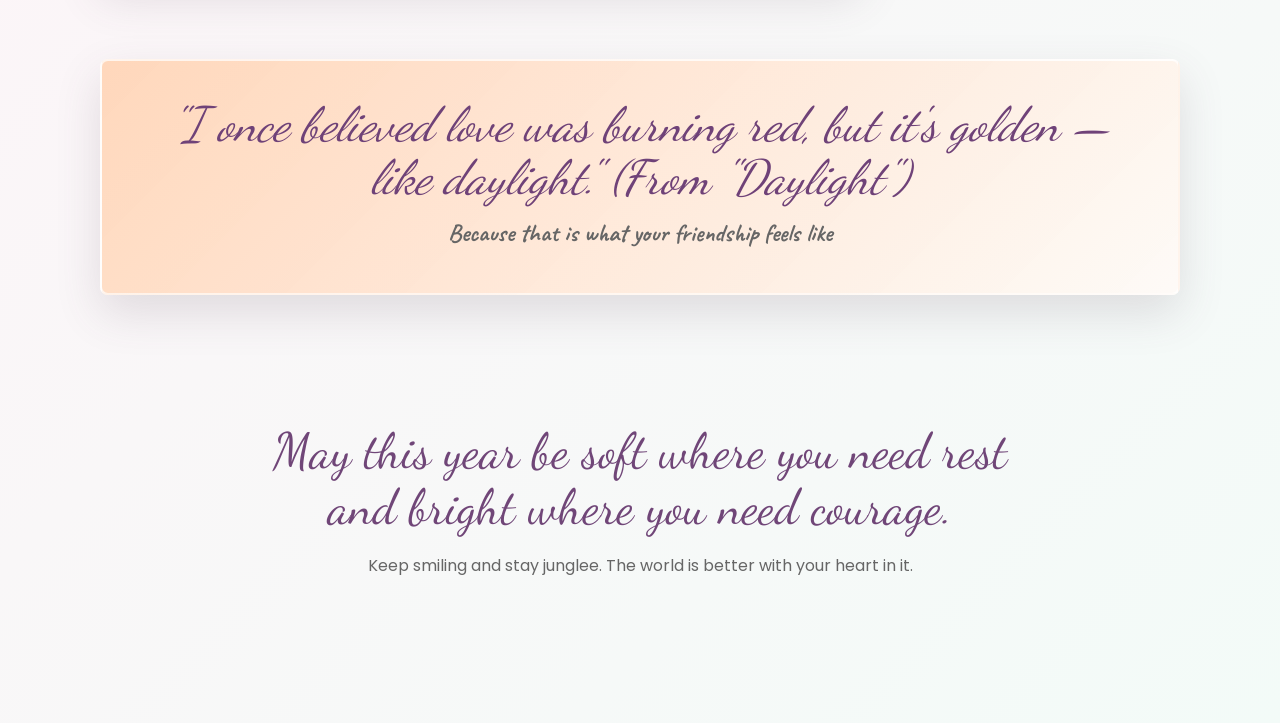
==== commit 178d421c: "Update index.html" ====
--- a/index.html
+++ b/index.html
@@ -22,7 +22,7 @@
         <div class="hero-inner">
             <p class="date-badge">🎂 September 12, 2025 🎂</p>
             <h1>Happy 19th Birthday, Adaa!</h1>
-            <p class="subtitle">A tiny corner of the internet wrapped in memories and all my love for you.</p>
+            <p class="subtitle">A tiny corner of the internet wrapped in lavender, music, memories, and all my love for you.</p>
         </div>
     </header>
 
@@ -39,19 +39,19 @@
             </div>
 
             <div class="polaroid-grid">
-                <div class="polaroid tilt-left" role="region" aria-label="First memory polaroid">
+                <div class="polaroid tilt-left" role="button" tabindex="0" aria-label="First memory polaroid">
                     <span class="polaroid-overlay">👆 Click!</span>
                     <img src="images/photo1.jpeg" alt="Pranavi and her friend smiling together in a cafe" class="polaroid-image">
                     <span class="polaroid-label">Us, Forever 💜</span>
                 </div>
 
-                <div class="polaroid tilt-right" role="region" aria-label="Second memory polaroid">
+                <div class="polaroid tilt-right" role="button" tabindex="0" aria-label="Second memory polaroid">
                     <span class="polaroid-overlay">tap me ✨</span>
                     <img src="images/photo2.jpeg" alt="Pranavi and her friend taking a mirror selfie" class="polaroid-image">
                     <span class="polaroid-label">Our giggle archive</span>
                 </div>
 
-                <div class="polaroid tilt-soft" role="region" aria-label="Third memory polaroid">
+                <div class="polaroid tilt-soft" role="button" tabindex="0" aria-label="Third memory polaroid">
                     <span class="polaroid-overlay">open this 💕</span>
                     <img src="images/photo3.jpeg" alt="Pranavi and her friend sitting together and smiling" class="polaroid-image">
                     <span class="polaroid-label">Pretty days with you</span>
@@ -110,19 +110,24 @@
                 <h2 id="letterTitle">A Letter For You</h2>
             </div>
 
-            <div class="envelope" id="envelope">
-                <button class="envelope-toggle" type="button" aria-expanded="false" aria-controls="letterContent">
-                    <span class="mail-icon" aria-hidden="true">💌</span>
-                    <span class="front-title">Click to open your letter</span>
-                    <span class="front-note">there is a whole lot of love tucked inside</span>
-                </button>
+            <!-- Envelope Container: Click to toggle open class -->
+            <div class="envelope" id="envelope" role="button" tabindex="0" aria-expanded="false" aria-label="Open birthday letter">
+                <div class="envelope-container">
+                    <div class="envelope-face envelope-front">
+                        <span class="mail-icon" aria-hidden="true">💌</span>
+                        <span class="front-title">Click to open your letter</span>
+                        <span class="front-note">there is a whole lot of love tucked inside</span>
+                    </div>
 
-                <div class="letter-content" id="letterContent">
-                    <p class="letter-salute">Dear Pranavi,</p>
-                    <p>Happy 19th Birthday! 🌸🎶 As you step into Track 19 (Your Version), I wanted to take a moment to tell you how deeply grateful I am to have you in my life. You are the kind of friend people pray for—the kind who makes the world brighter, warmer, and so much more gentle just by being in it. Whether you are strumming a chord on your ukulele, carefully stitching love into every crochet project, or throwing down a strategic Wild card in UNO, you bring a quiet magic to every moment. You carry yourself with a grace that inspires me every single day to be braver, kinder, and more loving.</p>
-                    <p>They say it's nice to have a friend, but having you in my life is so much more than I could ever ask for. I truly pray that God blesses everyone with a friend as incredible as you, but I am endlessly thankful that I get to call you mine.</p>
-                    <p>I hope this 19th year brings you all the peace, joy, and beautiful memories you deserve. Never stop playing your own music, creating beautiful things, and being the extraordinary person you are.</p>
-                    <p class="signature">With all my love,<br>Yours, Vaishnavi</p>
+                    <div class="envelope-face envelope-back">
+                        <div class="letter-content" id="letterContent">
+                            <p class="letter-salute">Dear Pranavi,</p>
+                            <p>Happy 19th Birthday! 🌸🎶 As you step into Track 19 (Your Version), I wanted to take a moment to tell you how deeply grateful I am to have you in my life. You are the kind of friend people pray for—the kind who makes the world brighter, warmer, and so much more gentle just by being in it. Whether you are strumming a chord on your ukulele, carefully stitching love into every crochet project, or throwing down a strategic Wild card in UNO, you bring a quiet magic to every moment. You carry yourself with a grace that inspires me every single day to be braver, kinder, and more loving.</p>
+                            <p>They say it's nice to have a friend, but having you in my life is so much more than I could ever ask for. I truly pray that God blesses everyone with a friend as incredible as you, but I am endlessly thankful that I get to call you mine.</p>
+                            <p>I hope this 19th year brings you all the peace, joy, and beautiful memories you deserve. Never stop playing your own music, creating beautiful things, and being the extraordinary person you are.</p>
+                            <p class="signature">With all my love,<br>Yours, Vaishnavi</p>
+                        </div>
+                    </div>
                 </div>
             </div>
         </section>
--- a/style.css
+++ b/style.css
@@ -80,6 +80,7 @@
     animation: fadeIn 1s ease both;
 }
 
+/* FIX 1: Corrected image filename syntax (.png.png -> .png) */
 .hero::after {
     content: "";
     position: absolute;
@@ -87,7 +88,7 @@
     bottom: 2rem;
     width: min(32vw, 230px);
     aspect-ratio: 1;
-    background: url("images/glow-flower.png.png") center / contain no-repeat;
+    background: url("images/photo1.png") center / contain no-repeat;
     opacity: 0.34;
     transform: rotate(12deg);
 }
@@ -268,17 +269,9 @@
     outline: none;
 }
 
-.tilt-left {
-    transform: rotate(-2deg);
-}
-
-.tilt-right {
-    transform: rotate(1.6deg);
-}
-
-.tilt-soft {
-    transform: rotate(-1deg);
-}
+.tilt-left { transform: rotate(-2deg); }
+.tilt-right { transform: rotate(1.6deg); }
+.tilt-soft { transform: rotate(-1deg); }
 
 .polaroid-image {
     width: 100%;
@@ -320,7 +313,9 @@
     animation: pulse 1.6s ease-in-out infinite;
 }
 
+/* FIX 2: Ensure overlay disappears completely on mobile browsers */
 .polaroid.revealed .polaroid-overlay {
+    display: none;
     visibility: hidden;
     opacity: 0;
     animation: none;
@@ -479,6 +474,11 @@
     transform: rotateX(180deg);
 }
 
+/* FIX 3: Prevent mirrored letter text when envelope opens */
+.envelope-back .letter-content {
+    transform: rotateX(180deg);
+}
+
 .letter-content {
     display: grid;
     max-width: 620px;
@@ -532,6 +532,7 @@
     transform: rotate(45deg);
 }
 
+/* FIX 4: Correct base transform for smooth centered animation start */
 .birthday-banner {
     position: absolute;
     top: 14%;
@@ -545,6 +546,7 @@
     font-size: clamp(2rem, 6vw, 3.2rem);
     white-space: nowrap;
     box-shadow: var(--shadow);
+    transform: translateX(-50%);
     transform-origin: top center;
     animation: swing 2s ease-in-out infinite;
 }
@@ -679,14 +681,8 @@
         opacity: 0.25;
     }
 
-    .sticker-one {
-        left: 0;
-    }
-
-    .sticker-two {
-        right: 0;
-    }
-
+    .sticker-one { left: 0; }
+    .sticker-two { right: 0; }
     .sticker-three {
         left: 3%;
         bottom: 13%;
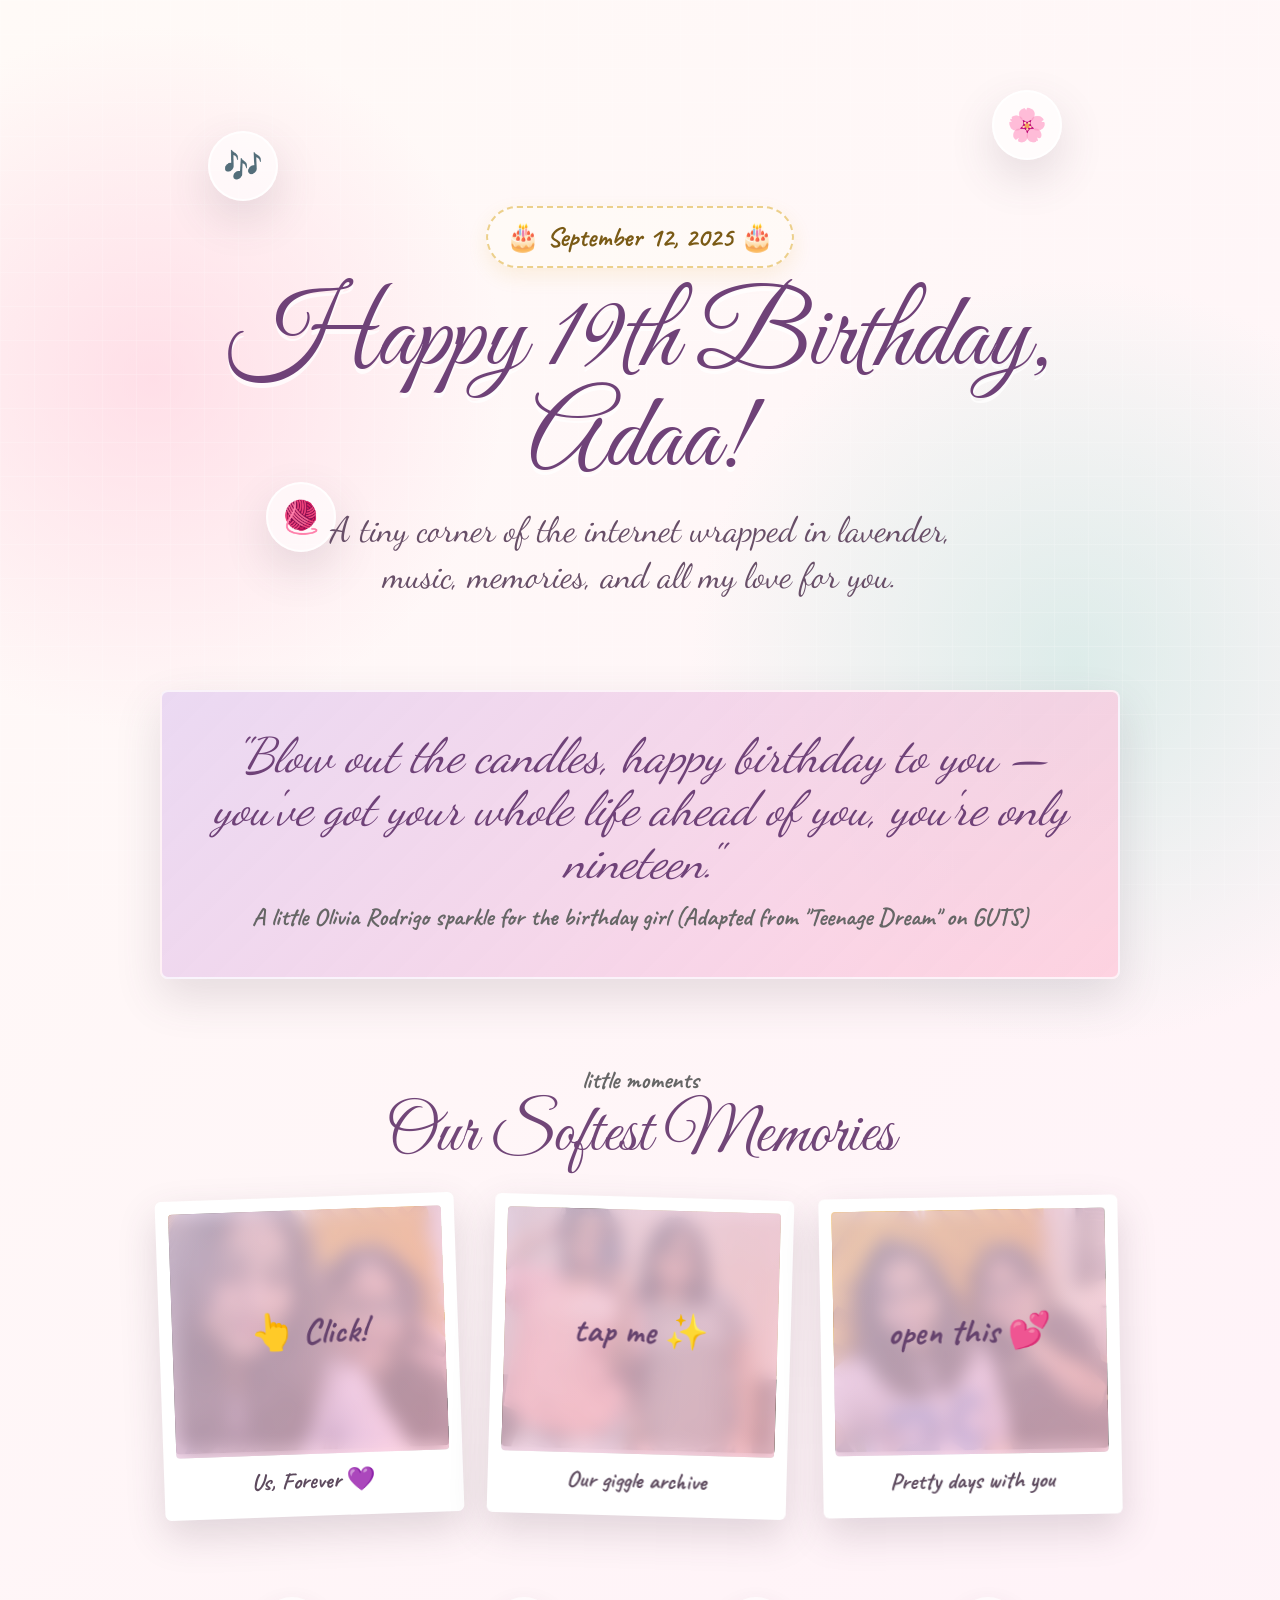
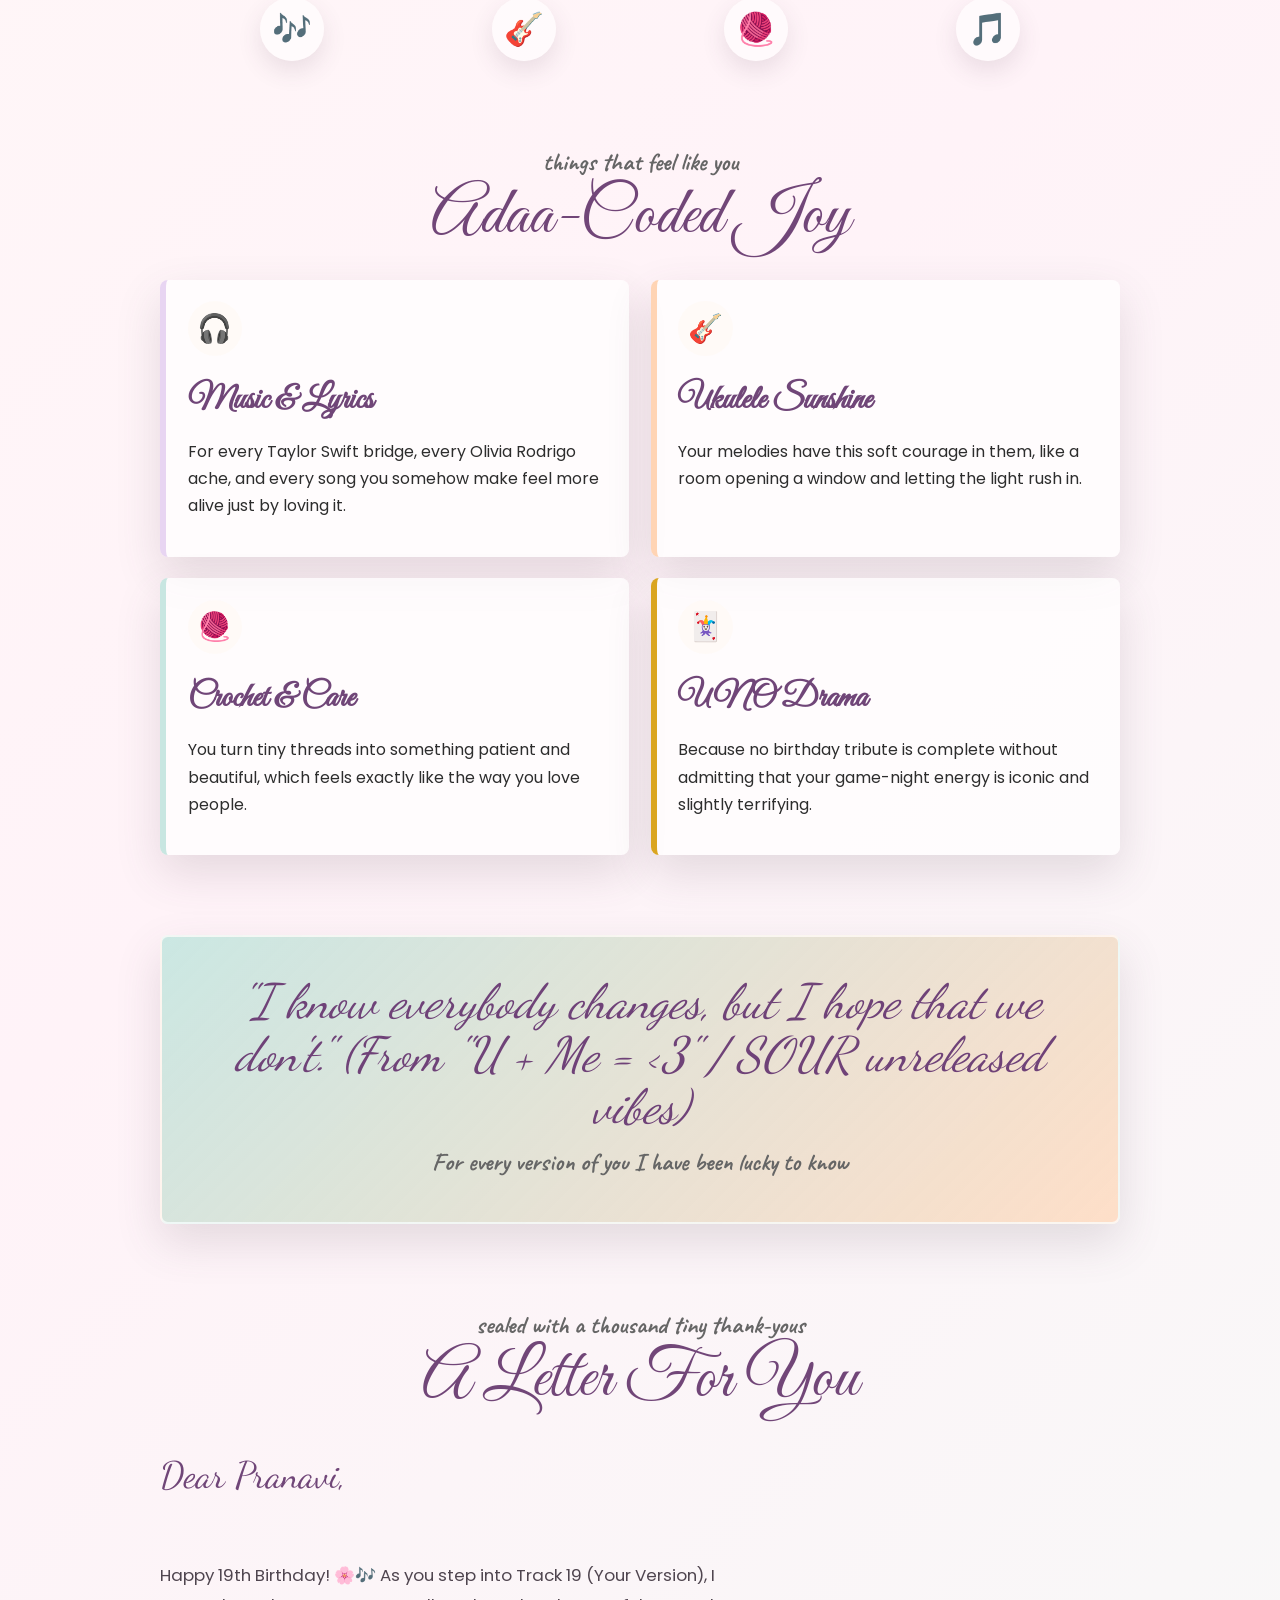
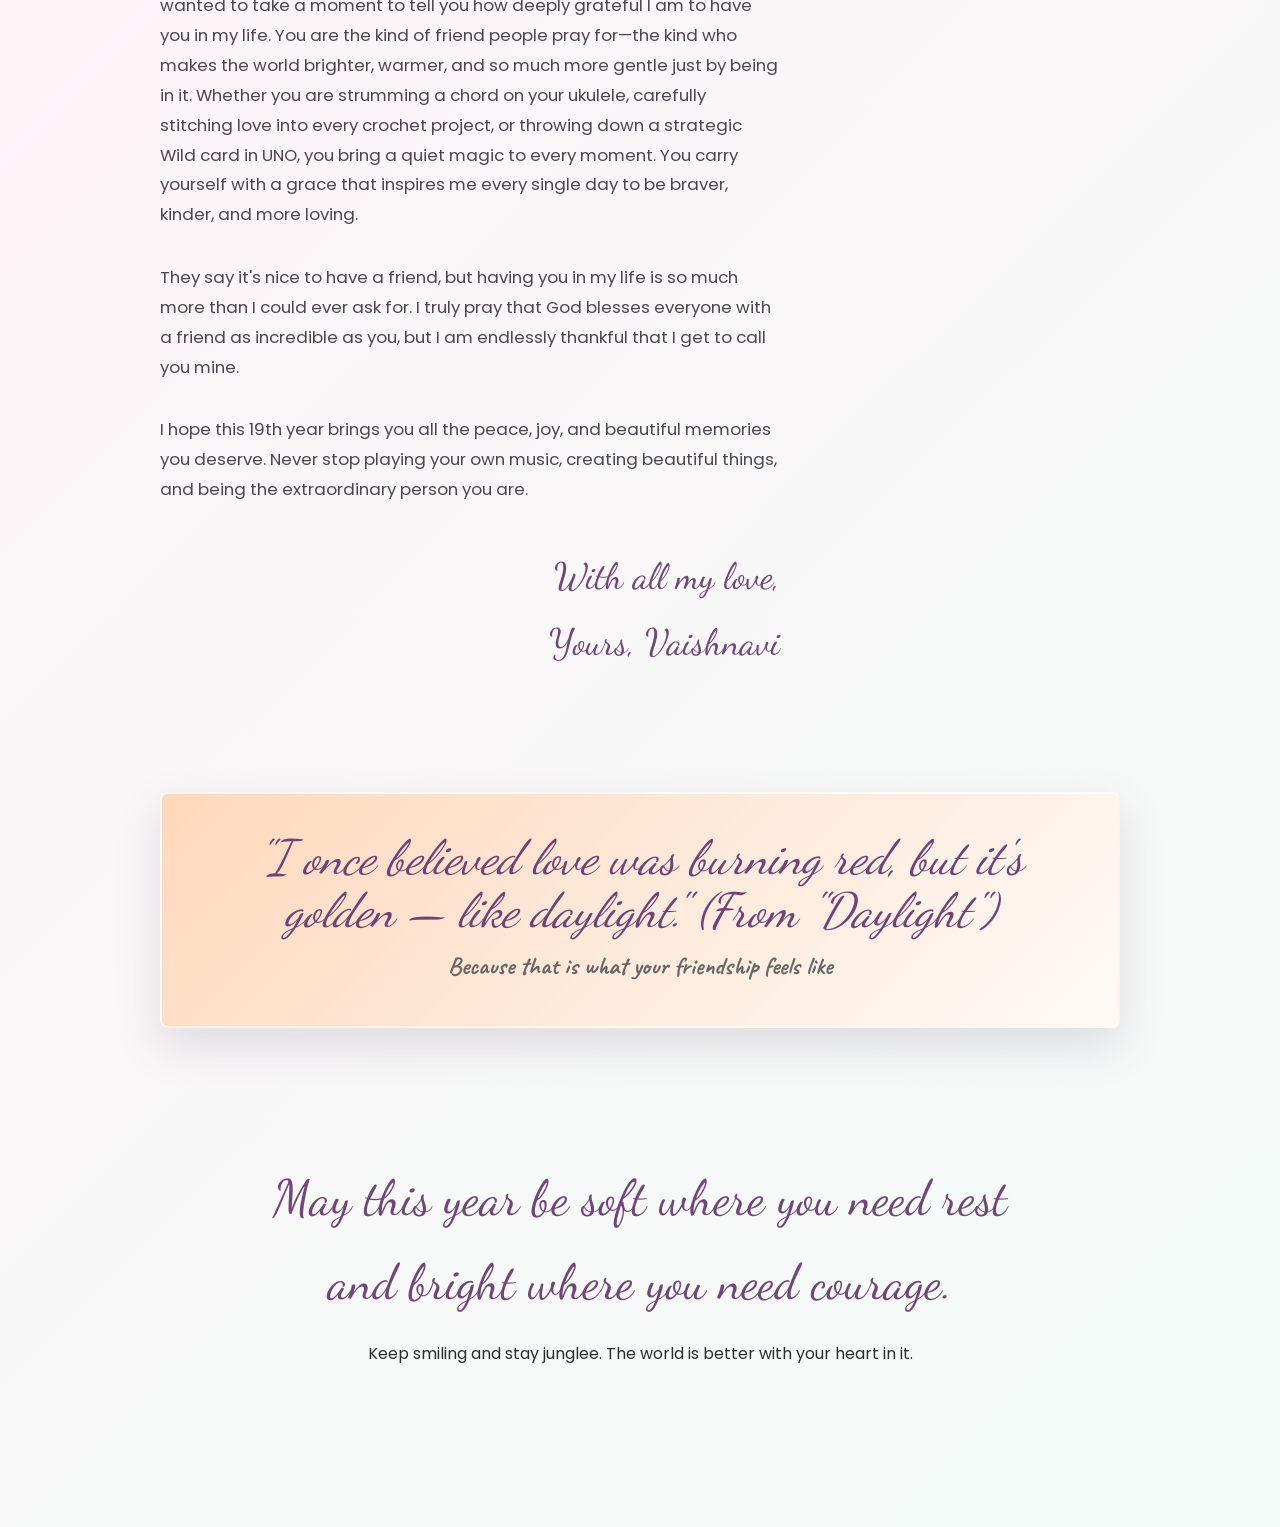
==== commit e357ef6f: "Update index.html" ====
--- a/index.html
+++ b/index.html
@@ -110,24 +110,14 @@
                 <h2 id="letterTitle">A Letter For You</h2>
             </div>
 
-            <!-- Envelope Container: Click to toggle open class -->
-            <div class="envelope" id="envelope" role="button" tabindex="0" aria-expanded="false" aria-label="Open birthday letter">
-                <div class="envelope-container">
-                    <div class="envelope-face envelope-front">
-                        <span class="mail-icon" aria-hidden="true">💌</span>
-                        <span class="front-title">Click to open your letter</span>
-                        <span class="front-note">there is a whole lot of love tucked inside</span>
-                    </div>
-
-                    <div class="envelope-face envelope-back">
-                        <div class="letter-content" id="letterContent">
-                            <p class="letter-salute">Dear Pranavi,</p>
-                            <p>Happy 19th Birthday! 🌸🎶 As you step into Track 19 (Your Version), I wanted to take a moment to tell you how deeply grateful I am to have you in my life. You are the kind of friend people pray for—the kind who makes the world brighter, warmer, and so much more gentle just by being in it. Whether you are strumming a chord on your ukulele, carefully stitching love into every crochet project, or throwing down a strategic Wild card in UNO, you bring a quiet magic to every moment. You carry yourself with a grace that inspires me every single day to be braver, kinder, and more loving.</p>
-                            <p>They say it's nice to have a friend, but having you in my life is so much more than I could ever ask for. I truly pray that God blesses everyone with a friend as incredible as you, but I am endlessly thankful that I get to call you mine.</p>
-                            <p>I hope this 19th year brings you all the peace, joy, and beautiful memories you deserve. Never stop playing your own music, creating beautiful things, and being the extraordinary person you are.</p>
-                            <p class="signature">With all my love,<br>Yours, Vaishnavi</p>
-                        </div>
-                    </div>
+            <!-- Direct Letter Card -->
+            <div class="letter-card">
+                <div class="letter-content" id="letterContent">
+                    <p class="letter-salute">Dear Pranavi,</p>
+                    <p>Happy 19th Birthday! 🌸🎶 As you step into Track 19 (Your Version), I wanted to take a moment to tell you how deeply grateful I am to have you in my life. You are the kind of friend people pray for—the kind who makes the world brighter, warmer, and so much more gentle just by being in it. Whether you are strumming a chord on your ukulele, carefully stitching love into every crochet project, or throwing down a strategic Wild card in UNO, you bring a quiet magic to every moment. You carry yourself with a grace that inspires me every single day to be braver, kinder, and more loving.</p>
+                    <p>They say it's nice to have a friend, but having you in my life is so much more than I could ever ask for. I truly pray that God blesses everyone with a friend as incredible as you, but I am endlessly thankful that I get to call you mine.</p>
+                    <p>I hope this 19th year brings you all the peace, joy, and beautiful memories you deserve. Never stop playing your own music, creating beautiful things, and being the extraordinary person you are.</p>
+                    <p class="signature">With all my love,<br>Yours, Vaishnavi</p>
                 </div>
             </div>
         </section>
--- a/style.css
+++ b/style.css
@@ -7,7 +7,7 @@
     --gold: #daa520;
     --ink: #2d2d2d;
     --soft-ink: #666666;
-    --paper: rgba(255, 250, 247, 0.88);
+    --paper: rgba(255, 250, 247, 0.95);
     --shadow: 0 18px 45px rgba(95, 74, 94, 0.16);
     --cursive: "Great Vibes", cursive;
     --hand: "Caveat", cursive;
@@ -36,10 +36,7 @@
     overflow-x: hidden;
 }
 
-button,
-input,
-textarea,
-select {
+button, input, textarea, select {
     font: inherit;
 }
 
@@ -64,9 +61,7 @@
     background-size: 34px 34px;
 }
 
-.hero,
-main,
-.closing {
+.hero, main, .closing {
     width: min(100% - 2rem, 960px);
     margin-inline: auto;
 }
@@ -80,7 +75,6 @@
     animation: fadeIn 1s ease both;
 }
 
-/* FIX 1: Corrected image filename syntax (.png.png -> .png) */
 .hero::after {
     content: "";
     position: absolute;
@@ -116,10 +110,7 @@
     box-shadow: 0 8px 20px rgba(218, 165, 32, 0.12);
 }
 
-h1,
-h2,
-h3,
-p {
+h1, h2, h3, p {
     margin-top: 0;
 }
 
@@ -157,22 +148,9 @@
     animation: float 3s ease-in-out infinite;
 }
 
-.sticker-one {
-    top: 19%;
-    left: 5%;
-}
-
-.sticker-two {
-    top: 13%;
-    right: 6%;
-    animation-delay: 0.35s;
-}
-
-.sticker-three {
-    bottom: 20%;
-    left: 11%;
-    animation-delay: 0.7s;
-}
+.sticker-one { top: 19%; left: 5%; }
+.sticker-two { top: 13%; right: 6%; animation-delay: 0.35s; }
+.sticker-three { bottom: 20%; left: 11%; animation-delay: 0.7s; }
 
 main {
     display: grid;
@@ -183,15 +161,6 @@
 .reveal-block {
     animation: slideUp 0.8s ease both;
 }
-
-.reveal-block:nth-child(1) { animation-delay: 0.1s; }
-.reveal-block:nth-child(2) { animation-delay: 0.2s; }
-.reveal-block:nth-child(3) { animation-delay: 0.3s; }
-.reveal-block:nth-child(4) { animation-delay: 0.4s; }
-.reveal-block:nth-child(5) { animation-delay: 0.5s; }
-.reveal-block:nth-child(6) { animation-delay: 0.6s; }
-.reveal-block:nth-child(7) { animation-delay: 0.7s; }
-.reveal-block:nth-child(8) { animation-delay: 0.8s; }
 
 .quote-section {
     padding: clamp(1.5rem, 5vw, 2.4rem);
@@ -202,13 +171,8 @@
     text-align: center;
 }
 
-.quote-section.mint {
-    background: linear-gradient(135deg, rgba(200, 230, 225, 0.95), rgba(255, 212, 180, 0.7));
-}
-
-.quote-section.gold {
-    background: linear-gradient(135deg, rgba(255, 212, 180, 0.9), rgba(255, 250, 247, 0.86));
-}
+.quote-section.mint { background: linear-gradient(135deg, rgba(200, 230, 225, 0.95), rgba(255, 212, 180, 0.7)); }
+.quote-section.gold { background: linear-gradient(135deg, rgba(255, 212, 180, 0.9), rgba(255, 250, 247, 0.86)); }
 
 .quote-mark {
     margin-bottom: 0.45rem;
@@ -219,8 +183,7 @@
     line-height: 1.1;
 }
 
-.quote-credit,
-.section-heading p {
+.quote-credit, .section-heading p {
     margin-bottom: 0;
     color: var(--soft-ink);
     font-family: var(--hand);
@@ -255,17 +218,16 @@
     grid-template-rows: 1fr auto;
     min-height: 19rem;
     padding: 0.8rem 0.8rem 1rem;
-    border: 0;
     border-radius: 6px;
     background: #fff;
     box-shadow: 0 16px 38px rgba(81, 61, 81, 0.18);
+    cursor: pointer;
     transition: transform 0.3s ease, box-shadow 0.3s ease;
 }
 
-.polaroid:hover,
-.polaroid:focus-visible {
+.polaroid:hover, .polaroid:focus-visible {
     box-shadow: 0 24px 48px rgba(81, 61, 81, 0.24);
-    transform: translateY(-8px) rotate(0deg) scale(1.02);
+    transform: translateY(-8px) scale(1.02);
     outline: none;
 }
 
@@ -278,18 +240,15 @@
     height: 15rem;
     border-radius: 4px;
     object-fit: cover;
-    filter: saturate(0.96) contrast(0.98);
 }
 
 .polaroid-label {
     display: block;
-    min-height: 2.8rem;
     padding-top: 0.7rem;
     color: #5d4a5e;
     font-family: var(--hand);
     font-size: 1.45rem;
     font-weight: 700;
-    line-height: 1.05;
     text-align: center;
 }
 
@@ -300,25 +259,19 @@
     display: grid;
     place-items: center;
     border-radius: 4px;
-    background:
-        linear-gradient(135deg, rgba(232, 213, 242, 0.72), rgba(255, 199, 217, 0.72)),
-        rgba(255, 255, 255, 0.35);
+    background: linear-gradient(135deg, rgba(232, 213, 242, 0.72), rgba(255, 199, 217, 0.72));
     color: #65426d;
     font-family: var(--hand);
     font-size: clamp(1.7rem, 5vw, 2.2rem);
     font-weight: 700;
-    opacity: 1;
     backdrop-filter: blur(9px);
-    transition: opacity 0.5s ease, visibility 0.5s ease;
-    animation: pulse 1.6s ease-in-out infinite;
-}
-
-/* FIX 2: Ensure overlay disappears completely on mobile browsers */
+    transition: opacity 0.4s ease, visibility 0.4s ease;
+}
+
 .polaroid.revealed .polaroid-overlay {
     display: none;
     visibility: hidden;
     opacity: 0;
-    animation: none;
 }
 
 .floating-notes {
@@ -340,10 +293,6 @@
     animation: float 3s ease-in-out infinite;
 }
 
-.floating-notes span:nth-child(2) { animation-delay: 0.35s; }
-.floating-notes span:nth-child(3) { animation-delay: 0.7s; }
-.floating-notes span:nth-child(4) { animation-delay: 1.05s; }
-
 .interest-grid {
     display: grid;
     grid-template-columns: repeat(2, minmax(0, 1fr));
@@ -351,18 +300,11 @@
 }
 
 .interest-card {
-    min-height: 14.5rem;
     padding: 1.35rem;
     border-left: 6px solid var(--pink);
     border-radius: 8px;
     background: rgba(255, 255, 255, 0.72);
     box-shadow: var(--shadow);
-    transition: transform 0.3s ease, box-shadow 0.3s ease;
-}
-
-.interest-card:hover {
-    box-shadow: 0 24px 48px rgba(81, 61, 81, 0.2);
-    transform: translateY(-8px);
 }
 
 .interest-card.music { border-left-color: var(--lavender); }
@@ -386,40 +328,33 @@
     color: #704678;
     font-family: var(--cursive);
     font-size: 2.1rem;
-    font-weight: 400;
-    line-height: 1;
-}
-
-.interest-card p {
-    margin-bottom: 0;
-    color: #555;
-    font-size: 0.95rem;
-}
-
+}
+
+/* ENVELOPE INTERACTION & REVEAL CSS */
 .letter-section {
     text-align: center;
 }
 
 .envelope {
     width: min(100%, 760px);
+    margin: 0 auto;
     min-height: 32rem;
-    padding: 0;
-    border: 0;
-    background: transparent;
     perspective: 1000px;
+    cursor: pointer;
+    outline: none;
 }
 
 .envelope-container {
     position: relative;
-    display: block;
     width: 100%;
     min-height: 32rem;
     transform-style: preserve-3d;
-    transition: transform 0.8s ease;
-}
-
+    transition: transform 0.8s cubic-bezier(0.4, 0, 0.2, 1);
+}
+
+/* 3D Flip Action */
 .envelope.open .envelope-container {
-    transform: rotateX(180deg);
+    transform: rotateY(180deg);
 }
 
 .envelope-face {
@@ -430,36 +365,23 @@
     min-height: 32rem;
     padding: clamp(1.4rem, 4vw, 2.4rem);
     border: 2px solid rgba(255, 255, 255, 0.78);
-    border-radius: 8px;
+    border-radius: 12px;
     box-shadow: var(--shadow);
     backface-visibility: hidden;
 }
 
 .envelope-front {
-    overflow: hidden;
-    background:
-        linear-gradient(145deg, transparent 49%, rgba(255, 255, 255, 0.32) 50%, transparent 51%),
-        linear-gradient(35deg, transparent 49%, rgba(255, 255, 255, 0.28) 50%, transparent 51%),
-        linear-gradient(135deg, var(--peach), var(--pink));
+    background: linear-gradient(135deg, var(--peach), var(--pink));
 }
 
 .mail-icon {
-    display: block;
     font-size: clamp(4rem, 14vw, 7rem);
-    line-height: 1;
-    filter: drop-shadow(0 12px 12px rgba(95, 74, 94, 0.14));
-}
-
-.front-title,
-.front-note {
-    display: block;
 }
 
 .front-title {
     color: #704678;
     font-family: var(--cursive);
     font-size: clamp(2.2rem, 7vw, 4.2rem);
-    line-height: 1;
 }
 
 .front-note {
@@ -469,14 +391,10 @@
     font-weight: 700;
 }
 
+/* Backface displaying the letter content */
 .envelope-back {
     background: var(--paper);
-    transform: rotateX(180deg);
-}
-
-/* FIX 3: Prevent mirrored letter text when envelope opens */
-.envelope-back .letter-content {
-    transform: rotateX(180deg);
+    transform: rotateY(180deg);
 }
 
 .letter-content {
@@ -489,12 +407,10 @@
     text-align: left;
 }
 
-.letter-salute,
-.signature {
+.letter-salute, .signature {
     color: #704678;
     font-family: var(--poetry);
     font-size: clamp(1.75rem, 5vw, 2.3rem);
-    line-height: 1.15;
 }
 
 .signature {
@@ -516,23 +432,10 @@
     width: 2.15rem;
     height: 2.9rem;
     border-radius: 50% 50% 50% 0;
-    box-shadow: inset -7px -8px 0 rgba(0, 0, 0, 0.08);
     transform: rotate(-45deg);
     animation: float-up 4s ease-in forwards;
 }
 
-.balloon::after {
-    content: "";
-    position: absolute;
-    left: 48%;
-    top: 2.6rem;
-    width: 1px;
-    height: 3.2rem;
-    background: rgba(45, 45, 45, 0.28);
-    transform: rotate(45deg);
-}
-
-/* FIX 4: Correct base transform for smooth centered animation start */
 .birthday-banner {
     position: absolute;
     top: 14%;
@@ -544,10 +447,7 @@
     color: #704678;
     font-family: var(--cursive);
     font-size: clamp(2rem, 6vw, 3.2rem);
-    white-space: nowrap;
-    box-shadow: var(--shadow);
     transform: translateX(-50%);
-    transform-origin: top center;
     animation: swing 2s ease-in-out infinite;
 }
 
@@ -562,13 +462,6 @@
     color: #704678;
     font-family: var(--poetry);
     font-size: clamp(2rem, 6vw, 3.1rem);
-    line-height: 1.14;
-}
-
-.closing p:last-child {
-    max-width: 620px;
-    margin: 0 auto;
-    color: var(--soft-ink);
 }
 
 @keyframes fadeIn {
@@ -577,14 +470,8 @@
 }
 
 @keyframes slideUp {
-    from {
-        opacity: 0;
-        transform: translateY(22px);
-    }
-    to {
-        opacity: 1;
-        transform: translateY(0);
-    }
+    from { opacity: 0; transform: translateY(22px); }
+    to { opacity: 1; transform: translateY(0); }
 }
 
 @keyframes float {
@@ -592,129 +479,17 @@
     50% { transform: translateY(-15px); }
 }
 
-@keyframes pulse {
-    0%, 100% { opacity: 0.64; }
-    50% { opacity: 1; }
-}
-
 @keyframes float-up {
-    0% {
-        bottom: -4rem;
-        opacity: 1;
-        transform: translateX(0) rotate(-45deg);
-    }
-    100% {
-        bottom: 100vh;
-        opacity: 0;
-        transform: translateX(100px) rotate(-45deg);
-    }
+    0% { bottom: -4rem; opacity: 1; }
+    100% { bottom: 100vh; opacity: 0; }
 }
 
 @keyframes swing {
-    0%, 100% {
-        opacity: 1;
-        transform: translateX(-50%) rotate(-5deg);
-    }
-    50% {
-        transform: translateX(-50%) rotate(5deg);
-    }
-}
-
-@media (min-width: 1120px) {
-    .hero,
-    main,
-    .closing {
-        width: min(100% - 2rem, 1080px);
-    }
-
-    .interest-grid {
-        grid-template-columns: repeat(4, minmax(0, 1fr));
-    }
+    0%, 100% { transform: translateX(-50%) rotate(-5deg); }
+    50% { transform: translateX(-50%) rotate(5deg); }
 }
 
 @media (max-width: 820px) {
-    .hero {
-        min-height: 86vh;
-        padding-top: 3.5rem;
-    }
-
-    .sticker {
-        width: 3.5rem;
-        font-size: 1.6rem;
-    }
-
-    .polaroid-grid,
-    .interest-grid {
-        grid-template-columns: 1fr;
-    }
-
-    .polaroid {
-        width: min(100%, 22rem);
-        min-height: 18rem;
-        margin-inline: auto;
-    }
-
-    .polaroid-image {
-        height: 14rem;
-    }
-
-    .interest-card {
-        min-height: auto;
-    }
-
-    .envelope,
-    .envelope-container,
-    .envelope-face {
-        min-height: 35rem;
-    }
-}
-
-@media (max-width: 520px) {
-    .hero,
-    main,
-    .closing {
-        width: min(100% - 1.1rem, 960px);
-    }
-
-    .hero::after {
-        width: 8rem;
-        opacity: 0.25;
-    }
-
-    .sticker-one { left: 0; }
-    .sticker-two { right: 0; }
-    .sticker-three {
-        left: 3%;
-        bottom: 13%;
-    }
-
-    .quote-section {
-        padding-inline: 1rem;
-    }
-
-    .floating-notes span {
-        width: 3.1rem;
-        font-size: 1.45rem;
-    }
-
-    .envelope,
-    .envelope-container,
-    .envelope-face {
-        min-height: 39rem;
-    }
-
-    .letter-content {
-        line-height: 1.62;
-    }
-}
-
-@media (prefers-reduced-motion: reduce) {
-    *,
-    *::before,
-    *::after {
-        scroll-behavior: auto !important;
-        animation-duration: 0.01ms !important;
-        animation-iteration-count: 1 !important;
-        transition-duration: 0.01ms !important;
-    }
-}
+    .polaroid-grid, .interest-grid { grid-template-columns: 1fr; }
+    .envelope, .envelope-container, .envelope-face { min-height: 36rem; }
+}
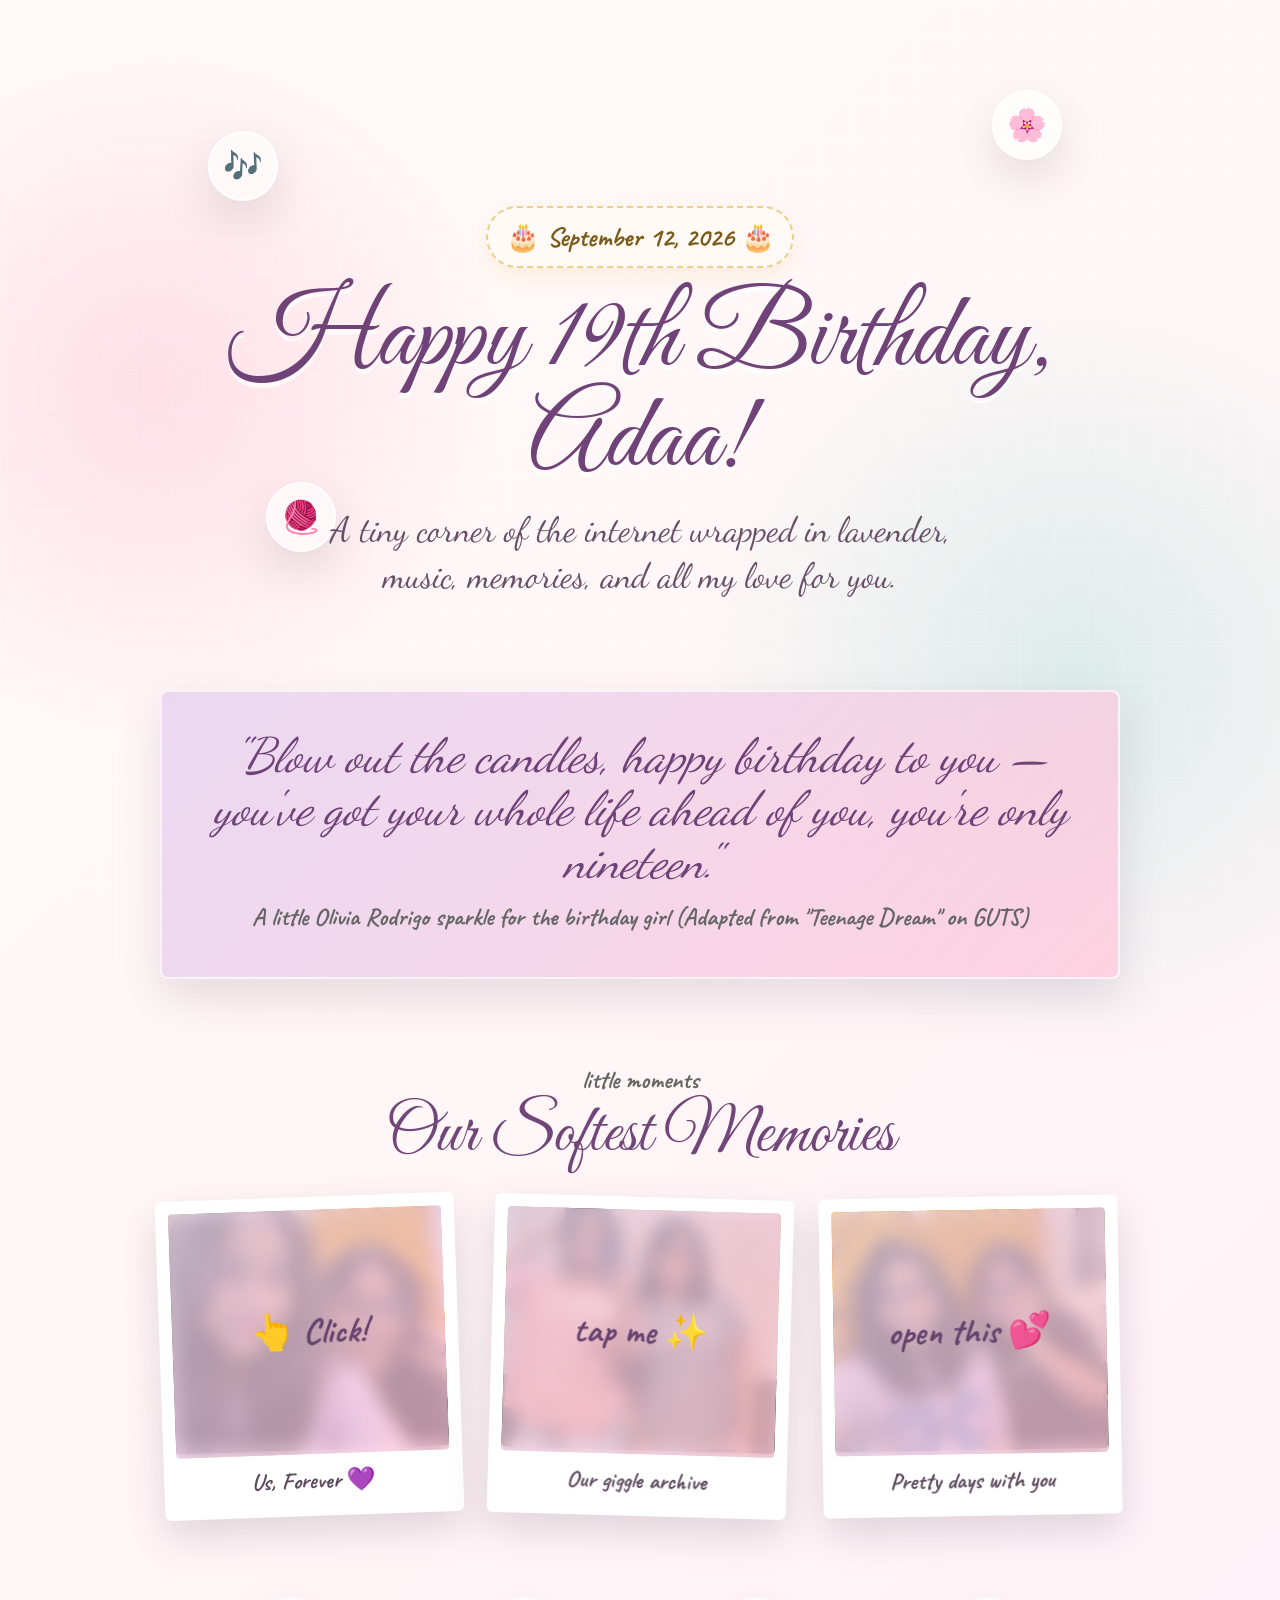
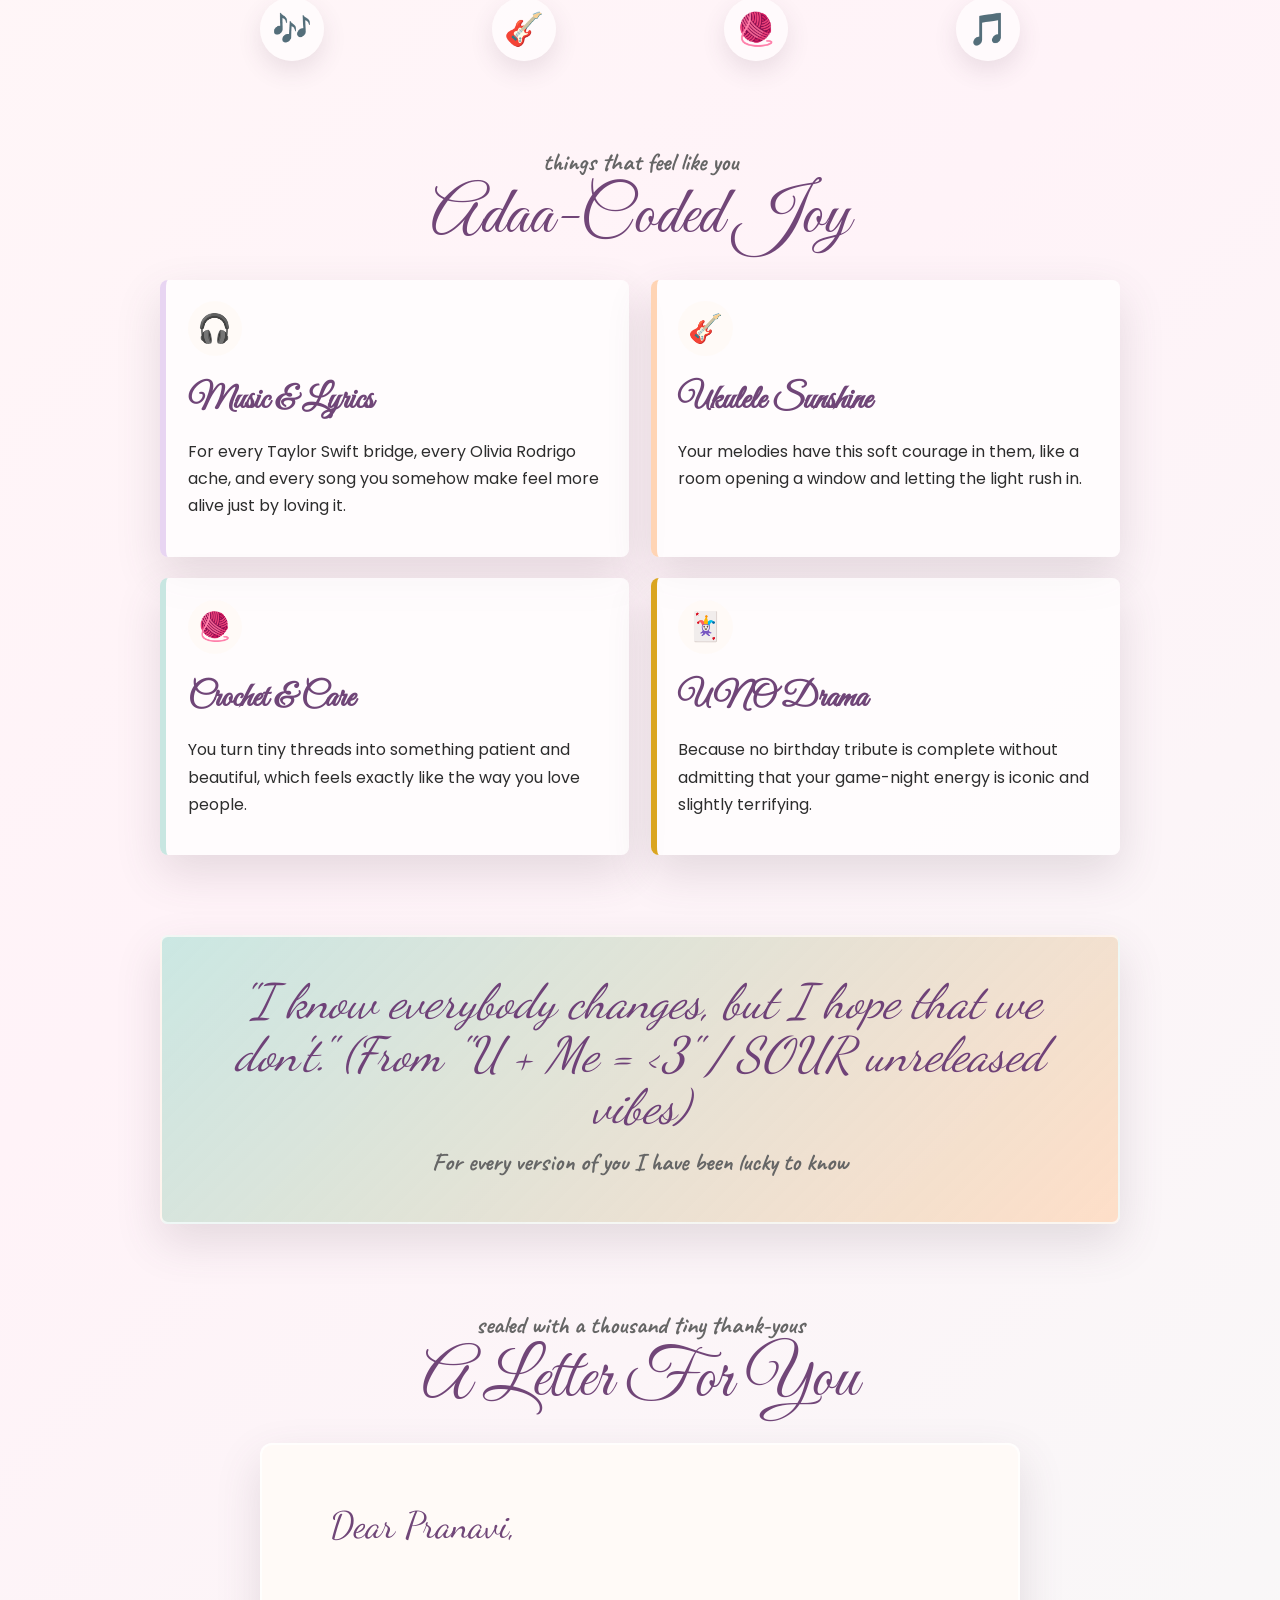
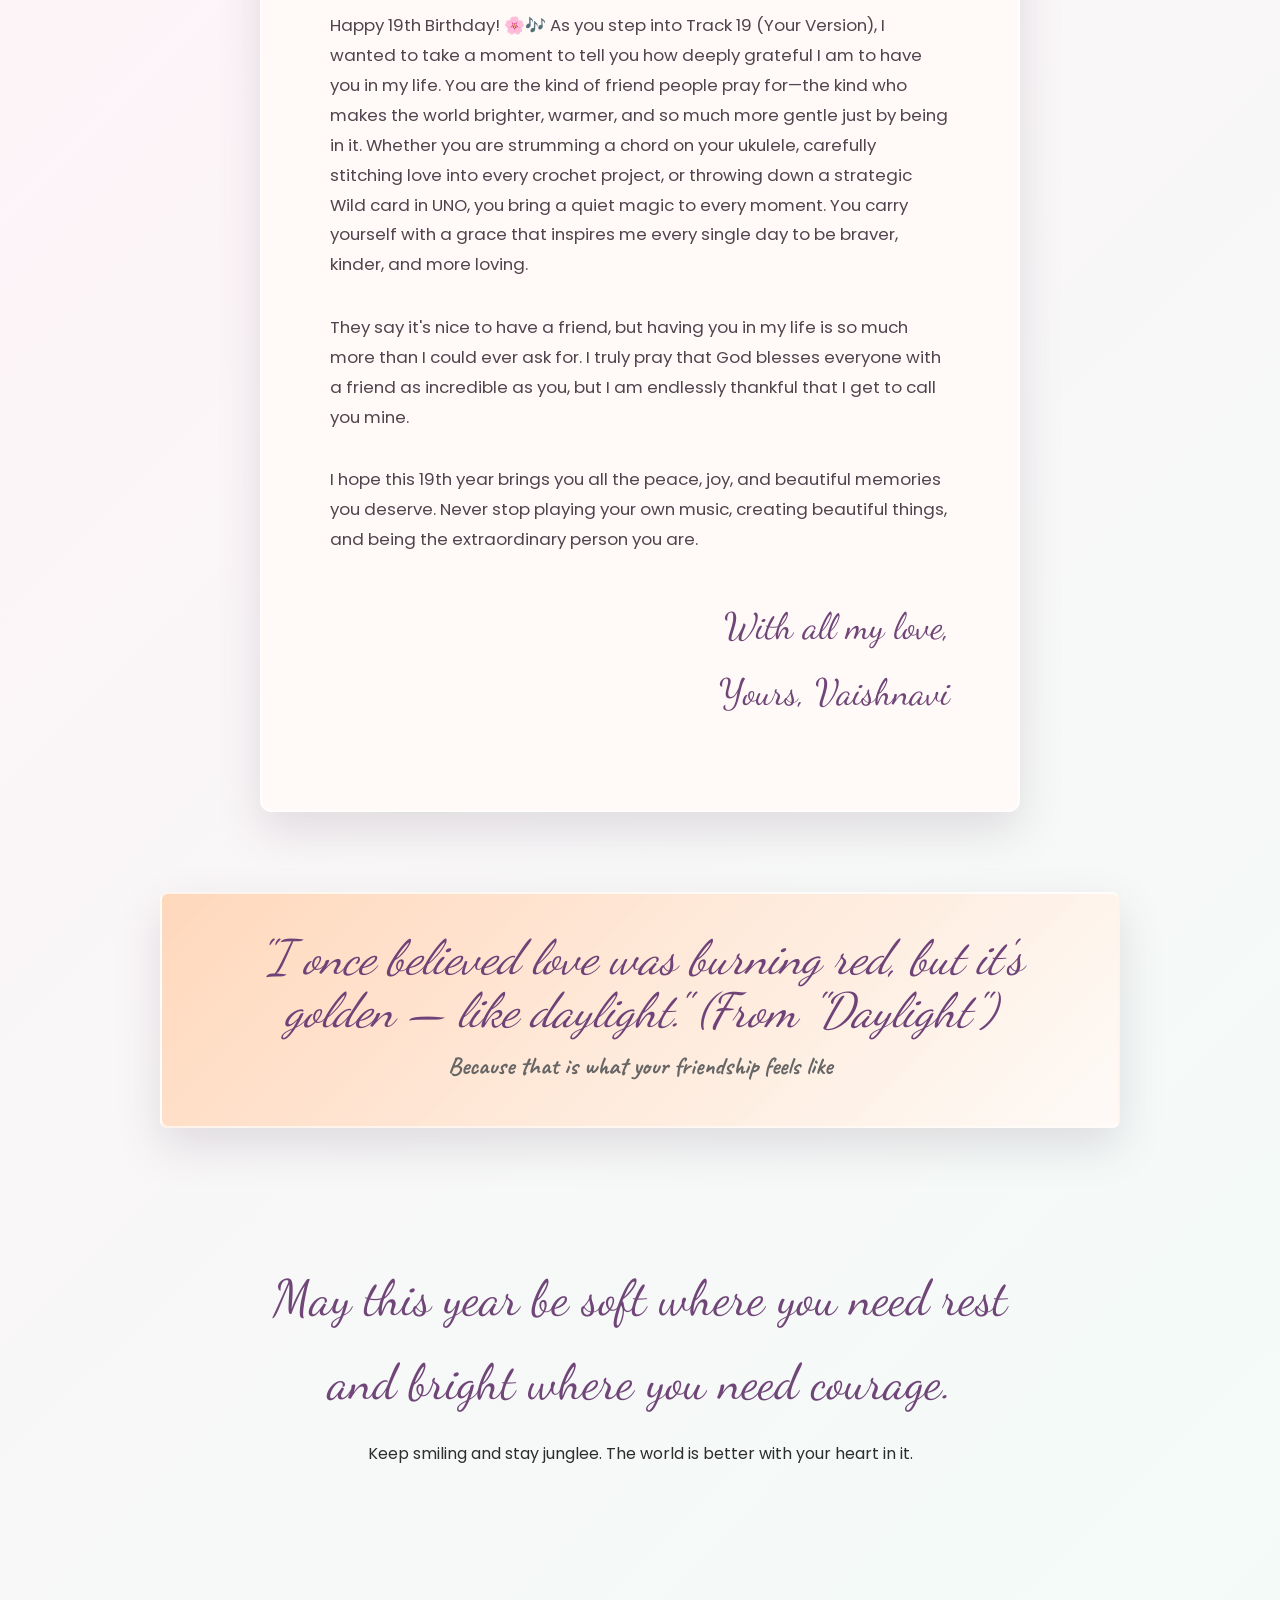
==== commit 41fd8845: "Update index.html" ====
--- a/index.html
+++ b/index.html
@@ -20,7 +20,7 @@
             <span class="sticker sticker-three">🧶</span>
         </div>
         <div class="hero-inner">
-            <p class="date-badge">🎂 September 12, 2025 🎂</p>
+            <p class="date-badge">🎂 September 12, 2026 🎂</p>
             <h1>Happy 19th Birthday, Adaa!</h1>
             <p class="subtitle">A tiny corner of the internet wrapped in lavender, music, memories, and all my love for you.</p>
         </div>
--- a/style.css
+++ b/style.css
@@ -330,76 +330,25 @@
     font-size: 2.1rem;
 }
 
-/* ENVELOPE INTERACTION & REVEAL CSS */
+/* DIRECT LETTER CARD STYLING */
 .letter-section {
     text-align: center;
 }
 
-.envelope {
+.letter-card {
     width: min(100%, 760px);
     margin: 0 auto;
-    min-height: 32rem;
-    perspective: 1000px;
-    cursor: pointer;
-    outline: none;
-}
-
-.envelope-container {
-    position: relative;
-    width: 100%;
-    min-height: 32rem;
-    transform-style: preserve-3d;
-    transition: transform 0.8s cubic-bezier(0.4, 0, 0.2, 1);
-}
-
-/* 3D Flip Action */
-.envelope.open .envelope-container {
-    transform: rotateY(180deg);
-}
-
-.envelope-face {
-    position: absolute;
-    inset: 0;
-    display: grid;
-    place-items: center;
-    min-height: 32rem;
-    padding: clamp(1.4rem, 4vw, 2.4rem);
+    padding: clamp(1.8rem, 5vw, 3rem);
     border: 2px solid rgba(255, 255, 255, 0.78);
     border-radius: 12px;
+    background: var(--paper);
     box-shadow: var(--shadow);
-    backface-visibility: hidden;
-}
-
-.envelope-front {
-    background: linear-gradient(135deg, var(--peach), var(--pink));
-}
-
-.mail-icon {
-    font-size: clamp(4rem, 14vw, 7rem);
-}
-
-.front-title {
-    color: #704678;
-    font-family: var(--cursive);
-    font-size: clamp(2.2rem, 7vw, 4.2rem);
-}
-
-.front-note {
-    color: #684f68;
-    font-family: var(--hand);
-    font-size: clamp(1.25rem, 3vw, 1.65rem);
-    font-weight: 700;
-}
-
-/* Backface displaying the letter content */
-.envelope-back {
-    background: var(--paper);
-    transform: rotateY(180deg);
 }
 
 .letter-content {
     display: grid;
     max-width: 620px;
+    margin: 0 auto;
     gap: 1rem;
     color: #4f454f;
     font-size: clamp(0.95rem, 2.4vw, 1.05rem);
@@ -491,5 +440,4 @@
 
 @media (max-width: 820px) {
     .polaroid-grid, .interest-grid { grid-template-columns: 1fr; }
-    .envelope, .envelope-container, .envelope-face { min-height: 36rem; }
-}
+}
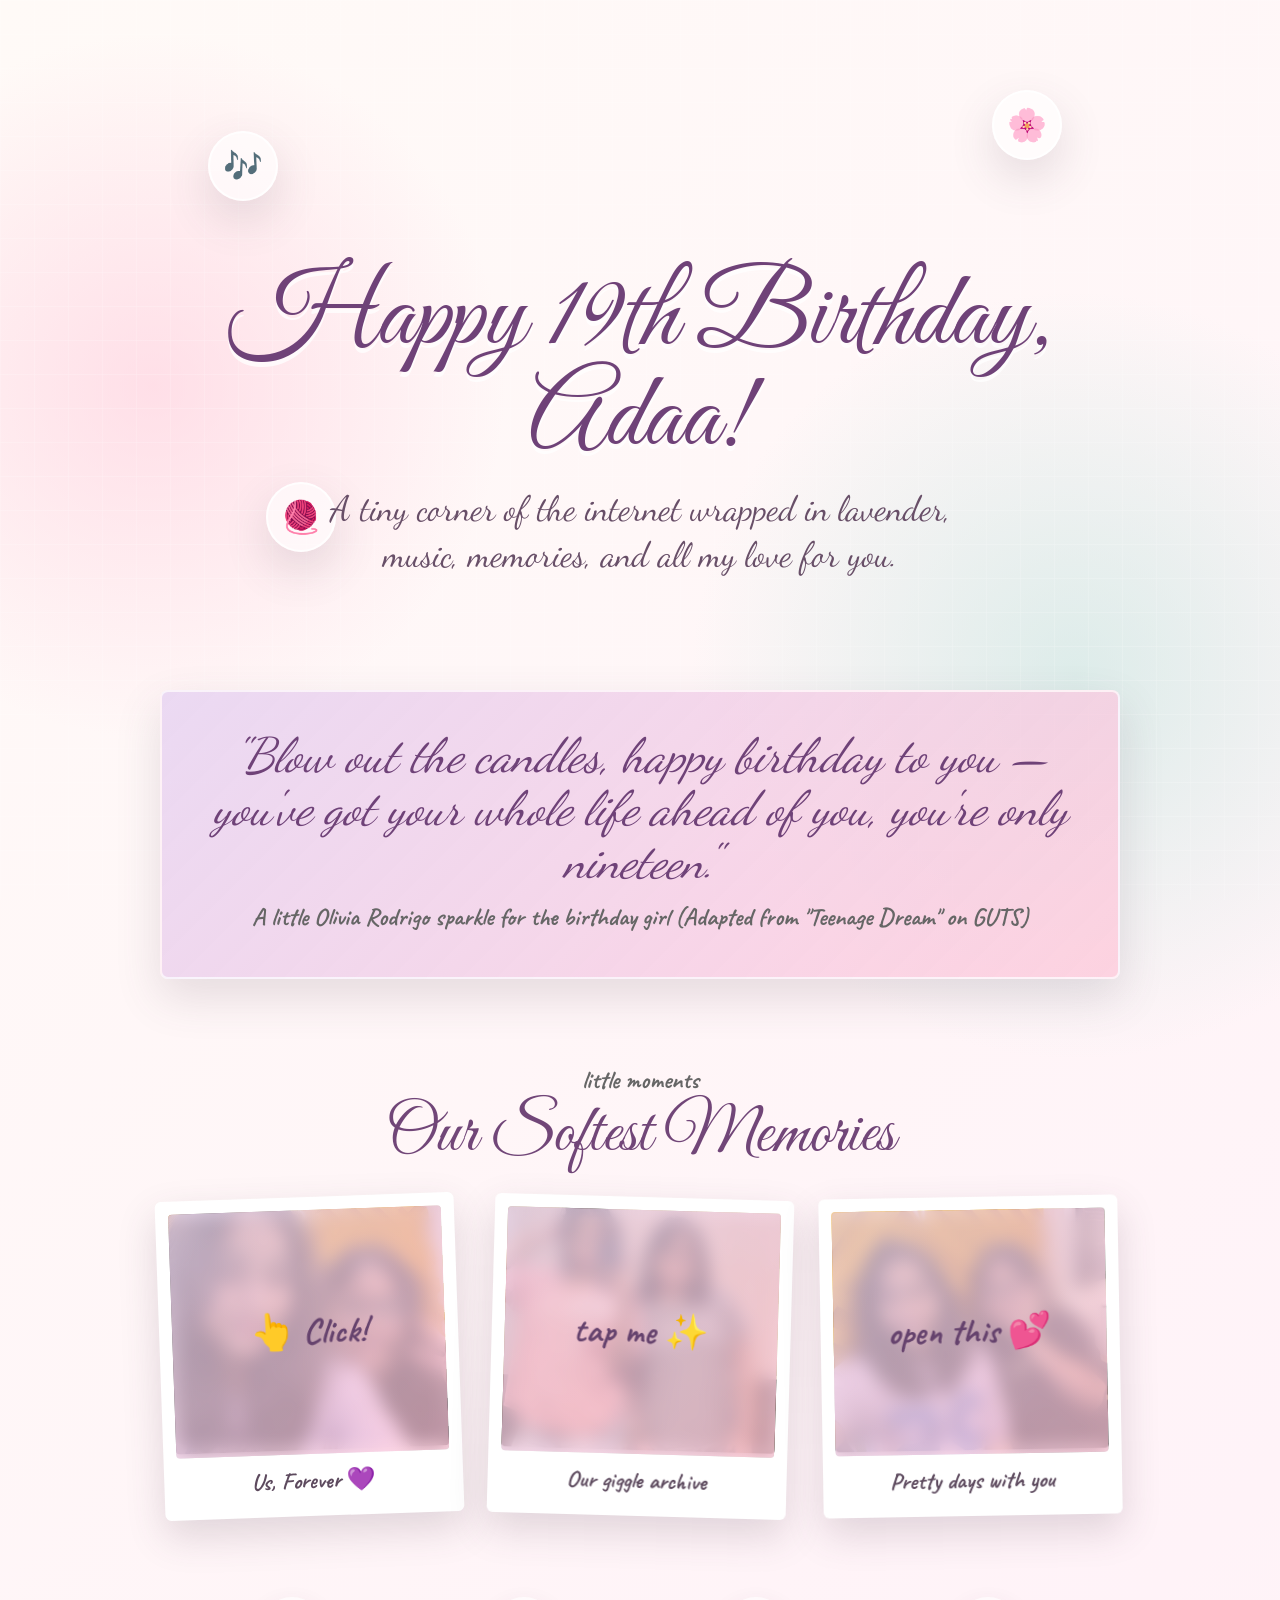
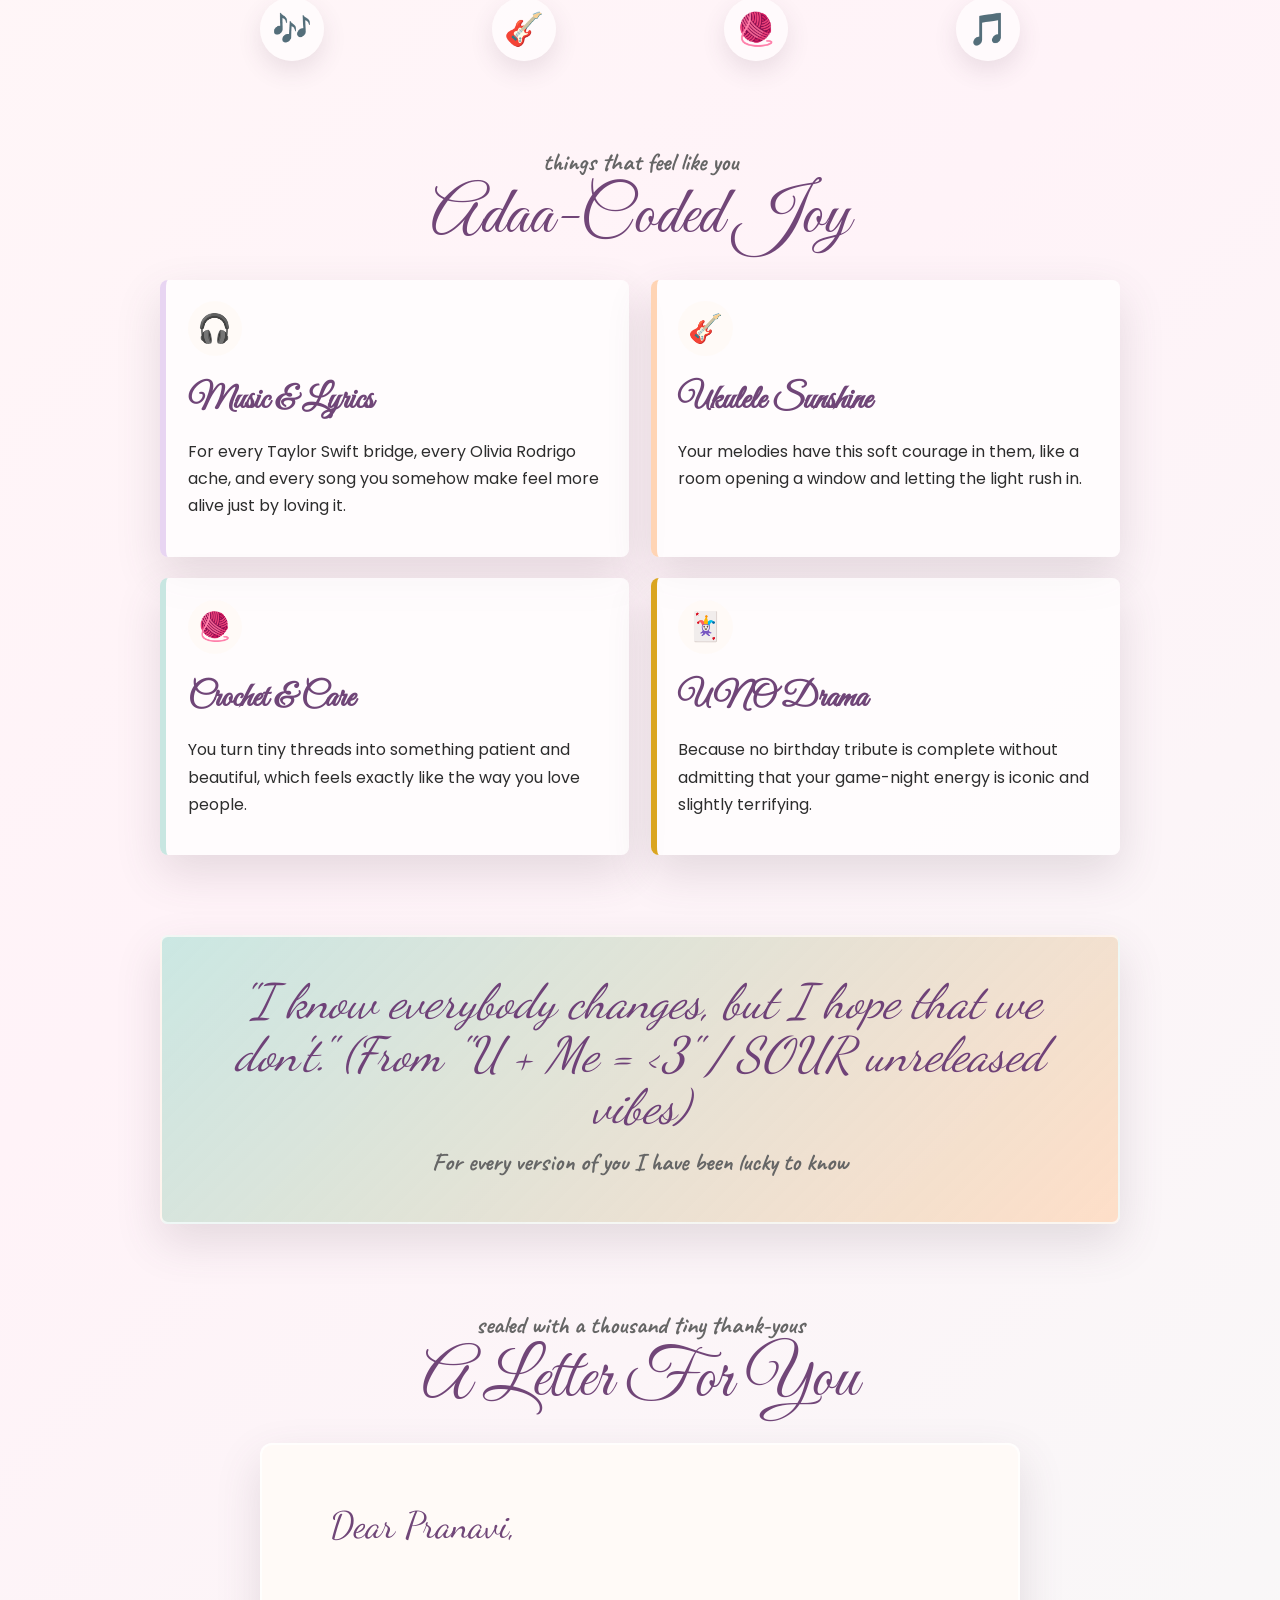
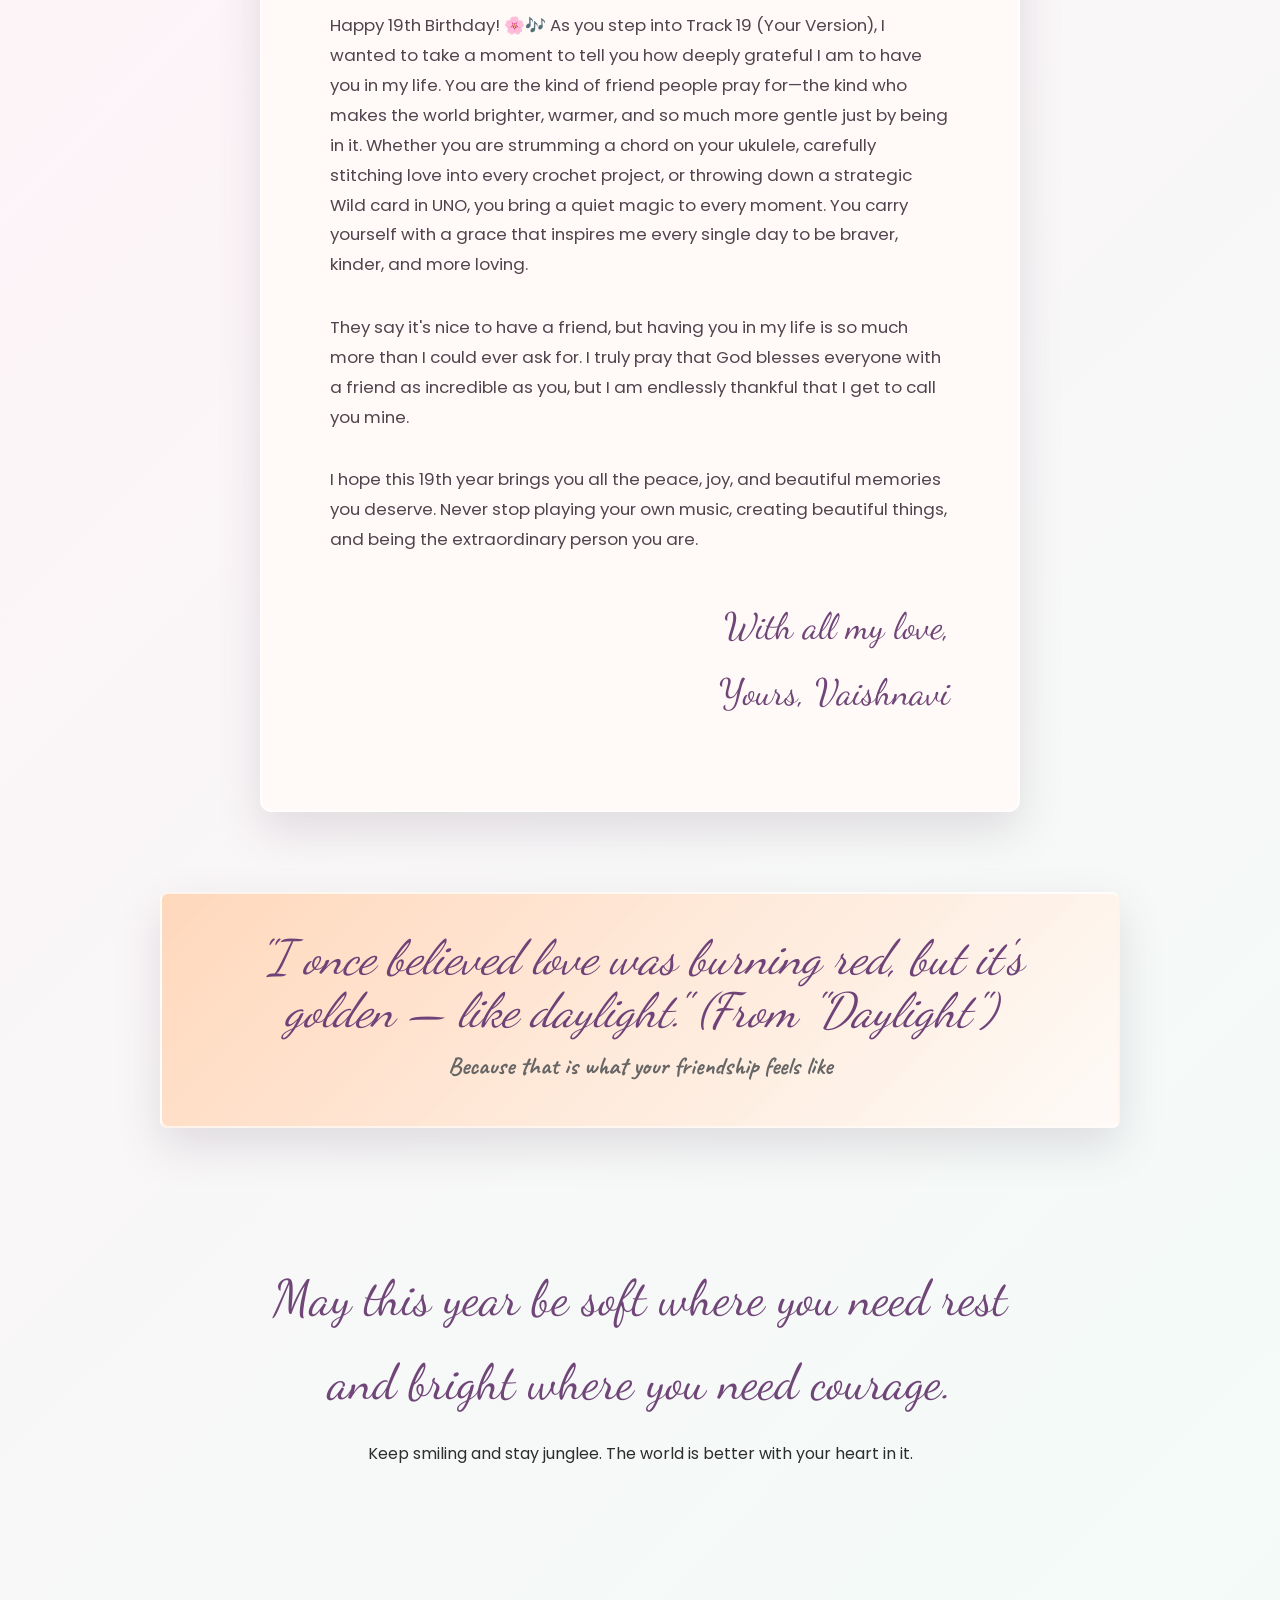
==== commit c61a508e: "Update index.html" ====
--- a/index.html
+++ b/index.html
@@ -20,7 +20,6 @@
             <span class="sticker sticker-three">🧶</span>
         </div>
         <div class="hero-inner">
-            <p class="date-badge">🎂 September 12, 2026 🎂</p>
             <h1>Happy 19th Birthday, Adaa!</h1>
             <p class="subtitle">A tiny corner of the internet wrapped in lavender, music, memories, and all my love for you.</p>
         </div>
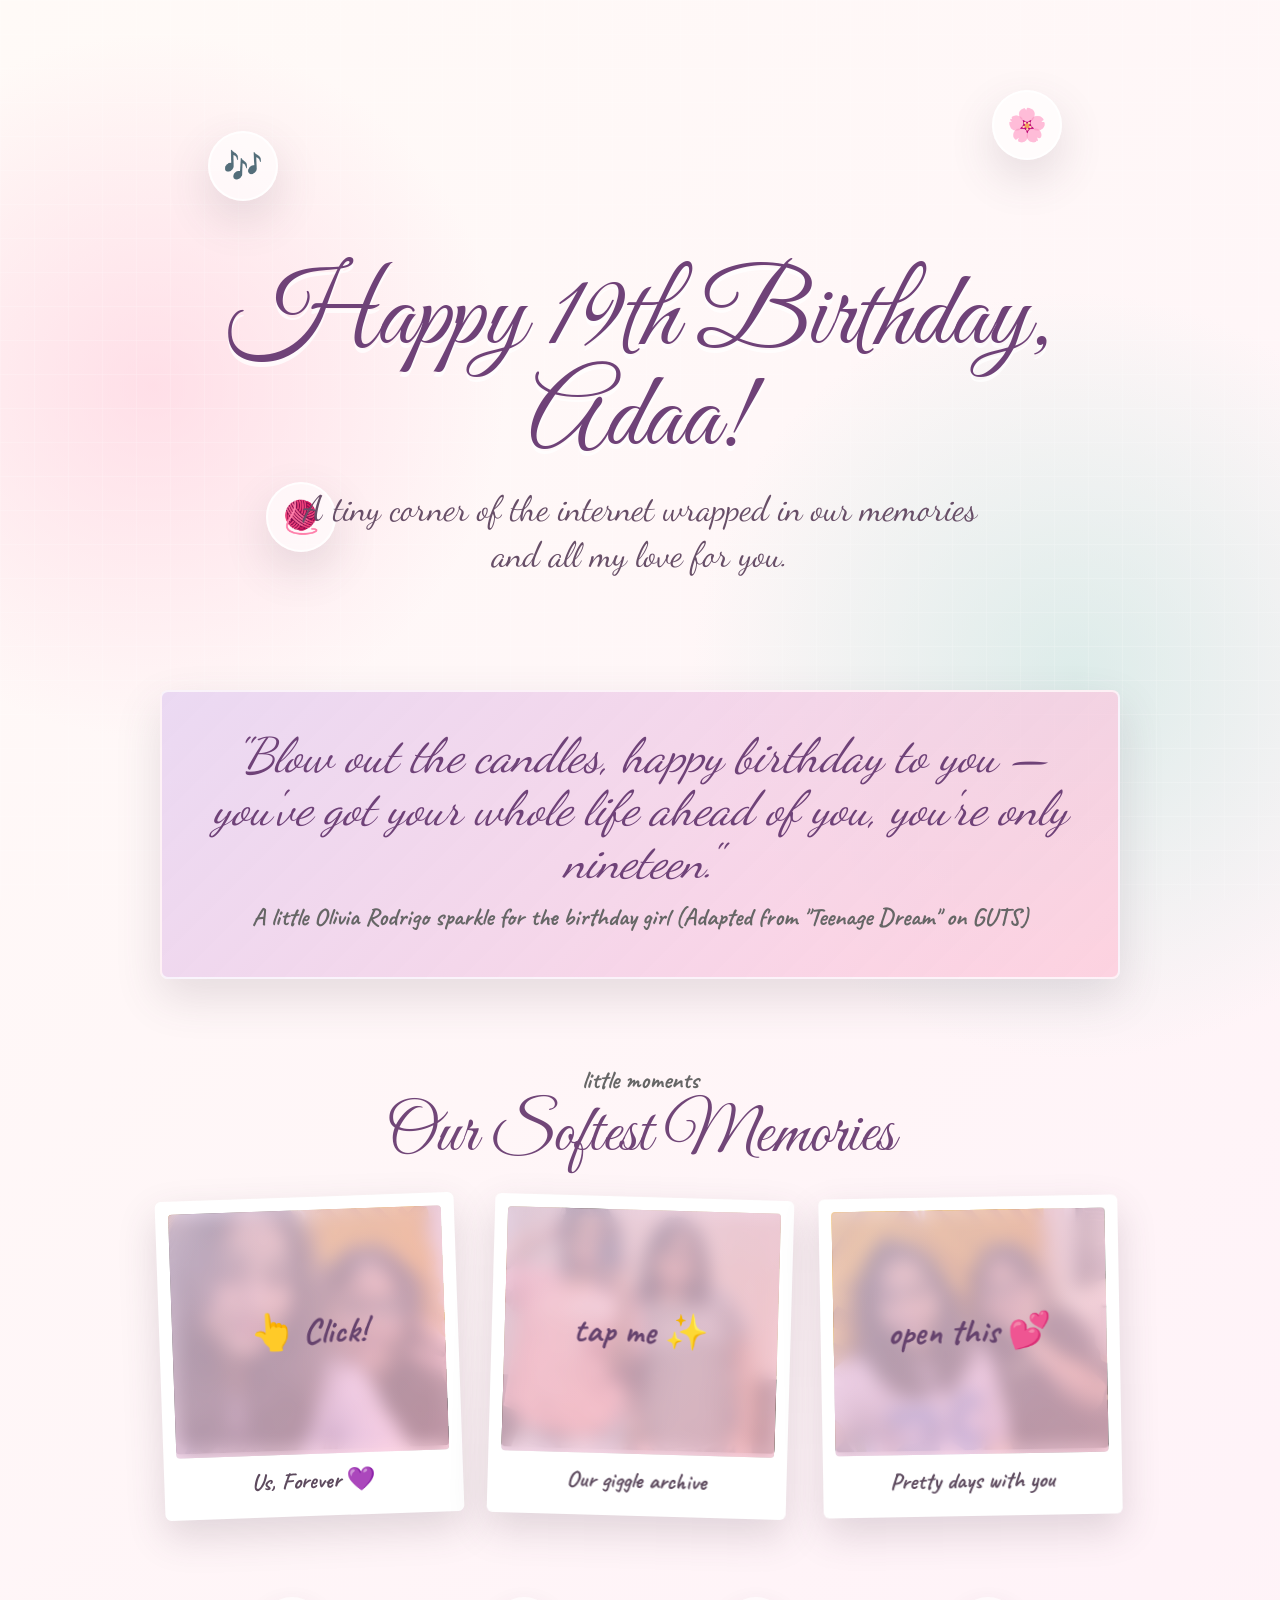
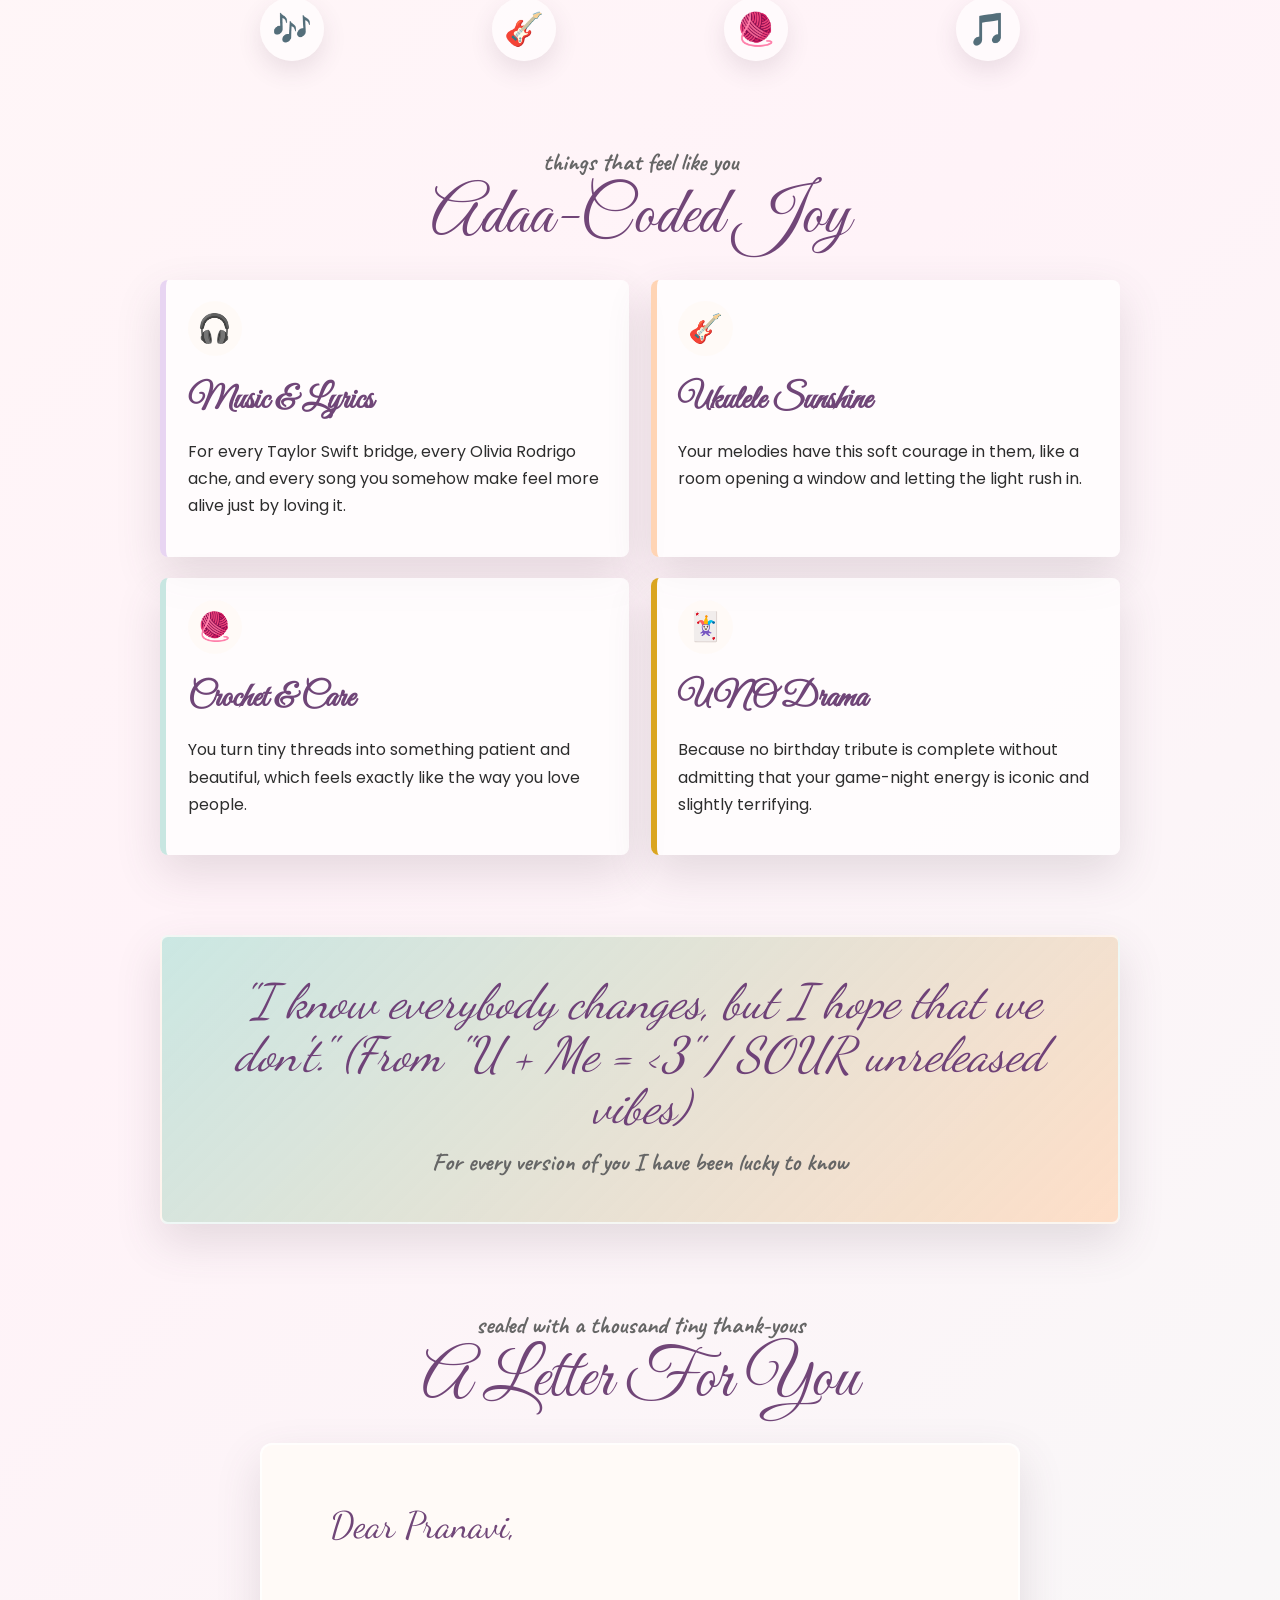
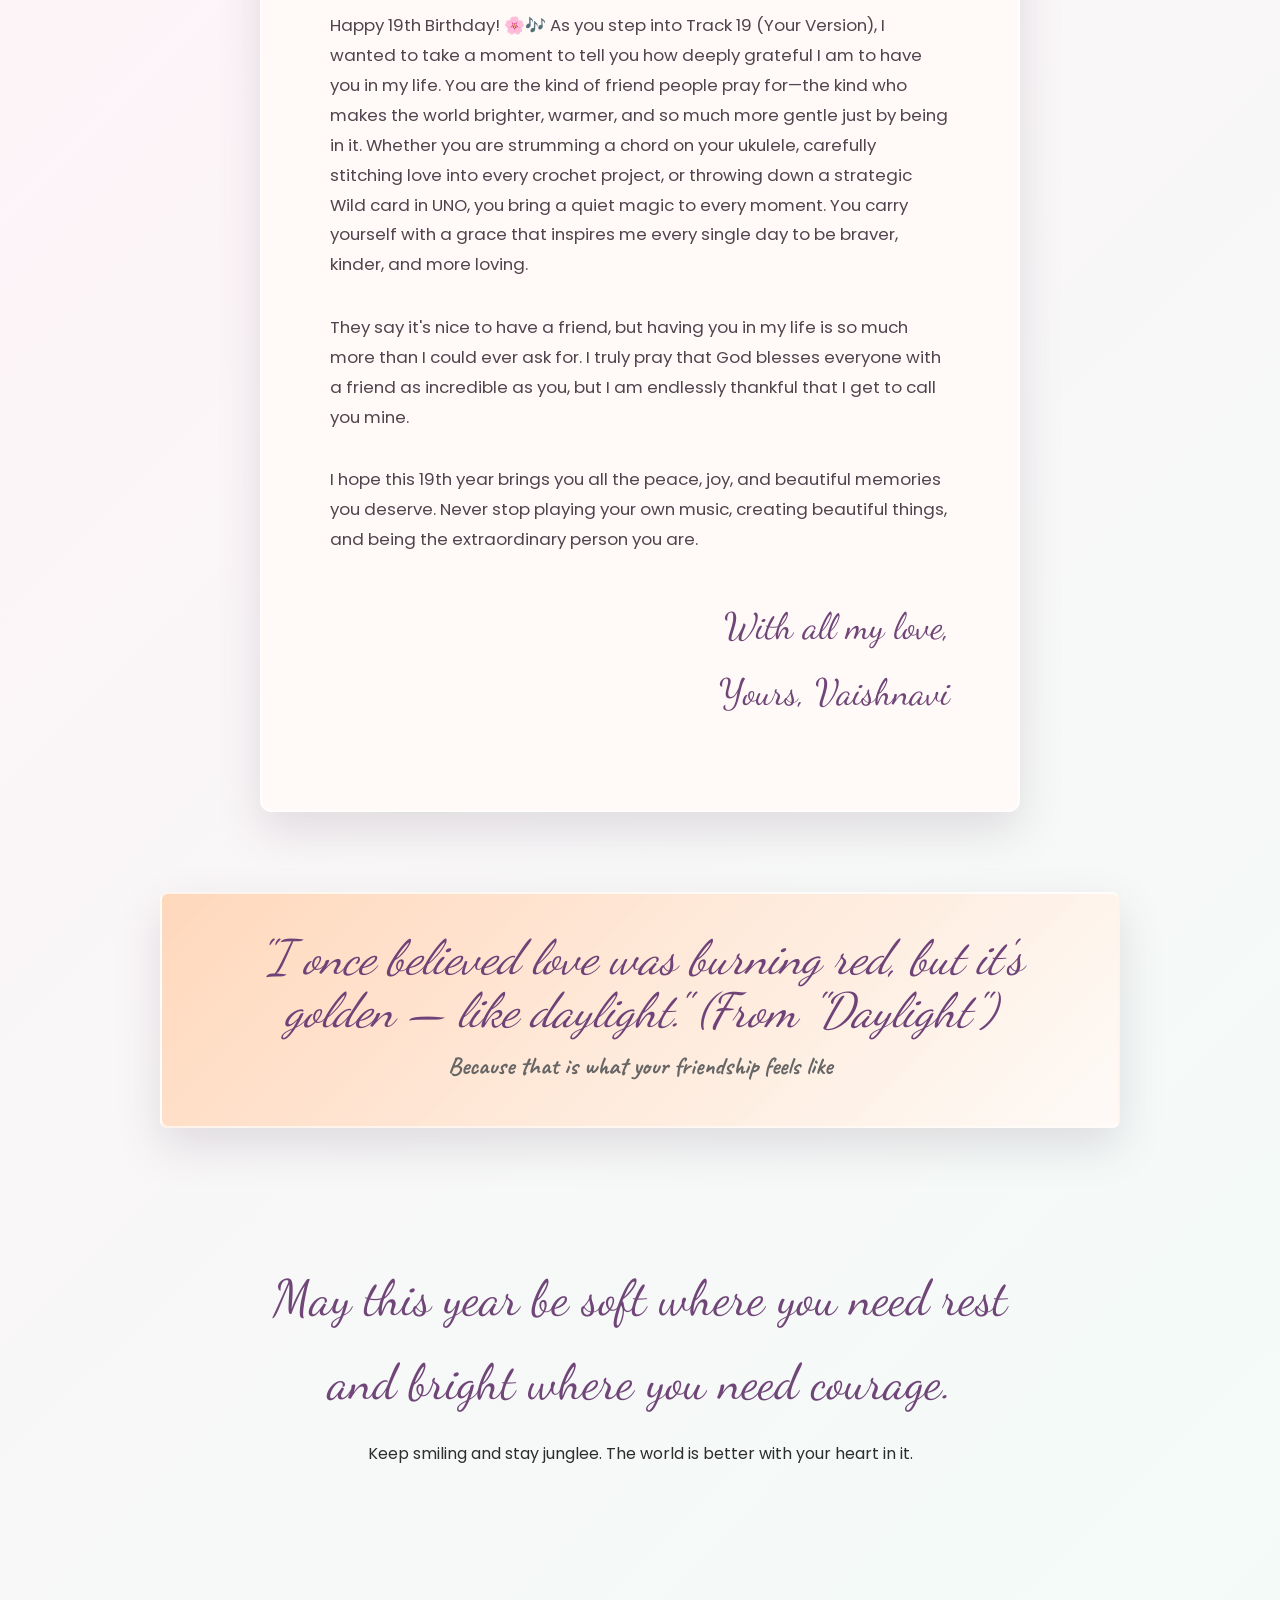
==== commit 216bf00f: "Update index.html" ====
--- a/index.html
+++ b/index.html
@@ -21,7 +21,7 @@
         </div>
         <div class="hero-inner">
             <h1>Happy 19th Birthday, Adaa!</h1>
-            <p class="subtitle">A tiny corner of the internet wrapped in lavender, music, memories, and all my love for you.</p>
+            <p class="subtitle">A tiny corner of the internet wrapped in our memories and all my love for you.</p>
         </div>
     </header>
 
@@ -109,7 +109,6 @@
                 <h2 id="letterTitle">A Letter For You</h2>
             </div>
 
-            <!-- Direct Letter Card -->
             <div class="letter-card">
                 <div class="letter-content" id="letterContent">
                     <p class="letter-salute">Dear Pranavi,</p>
